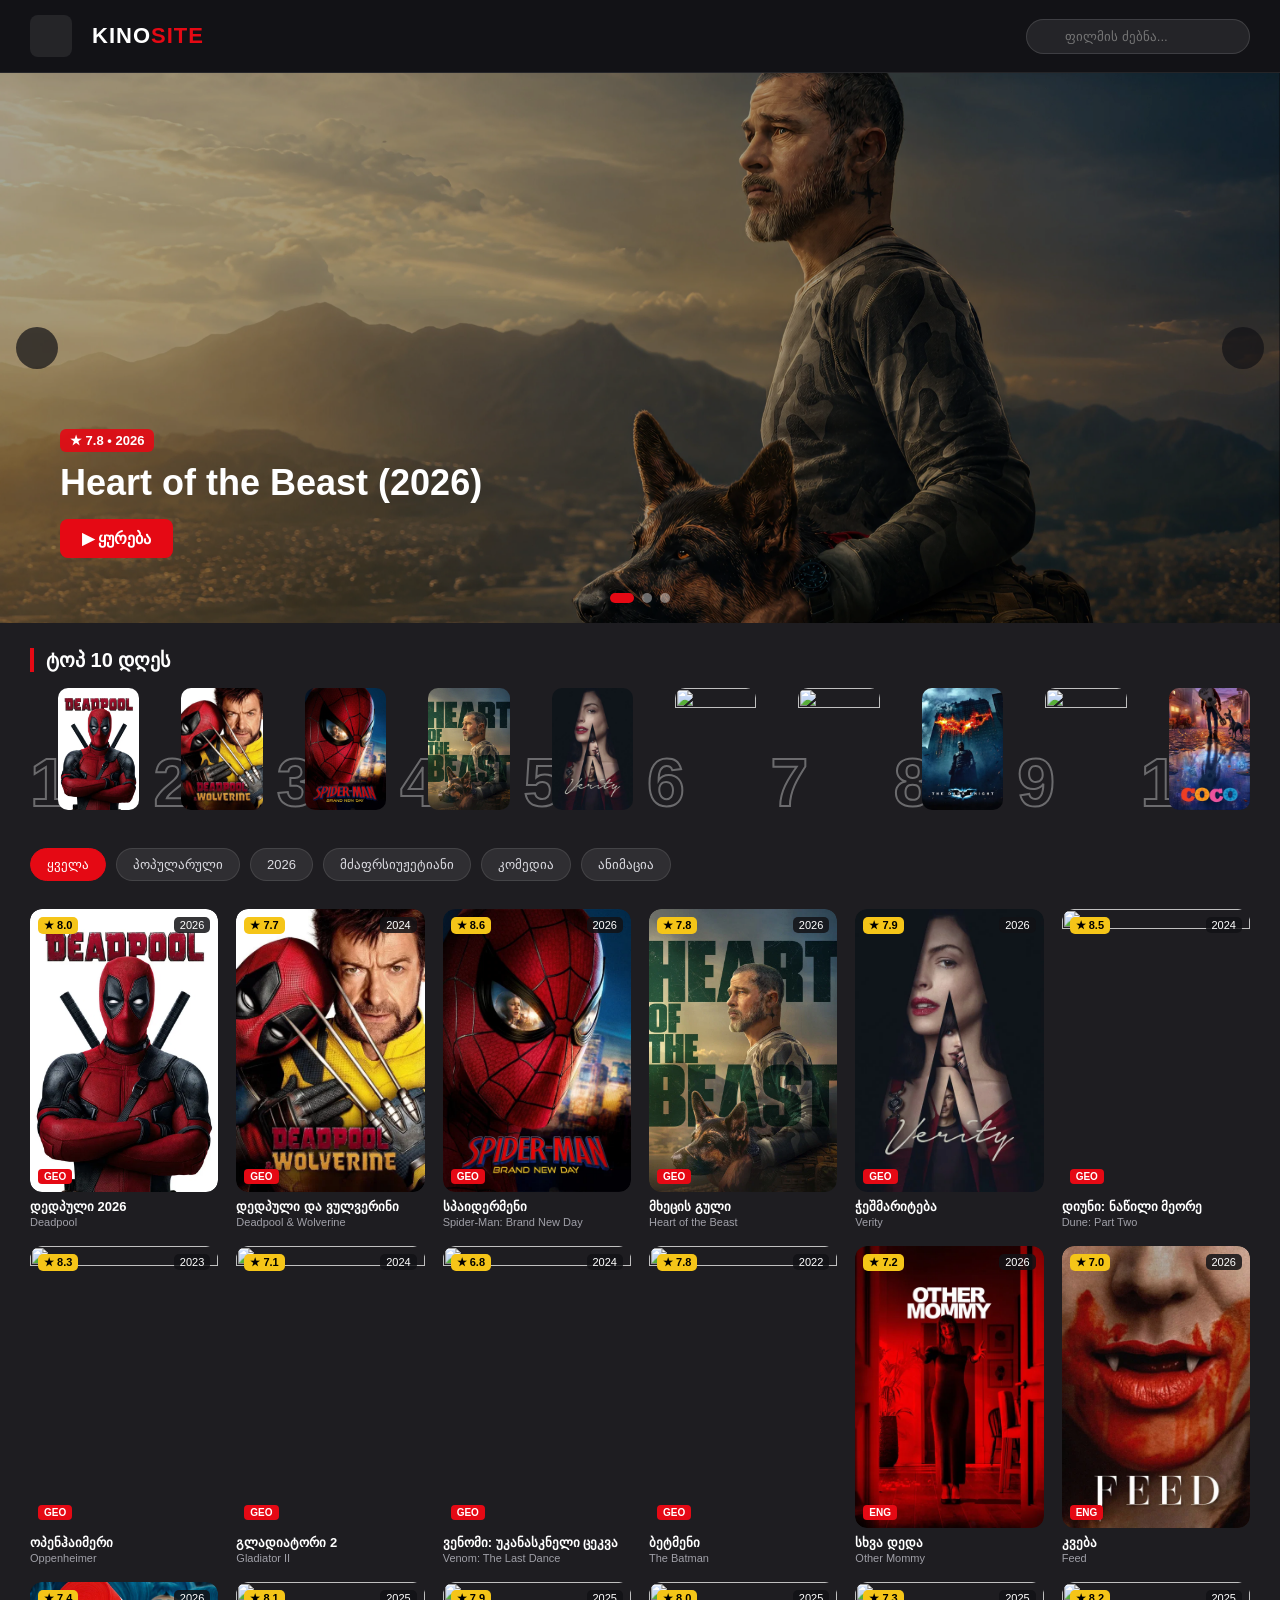
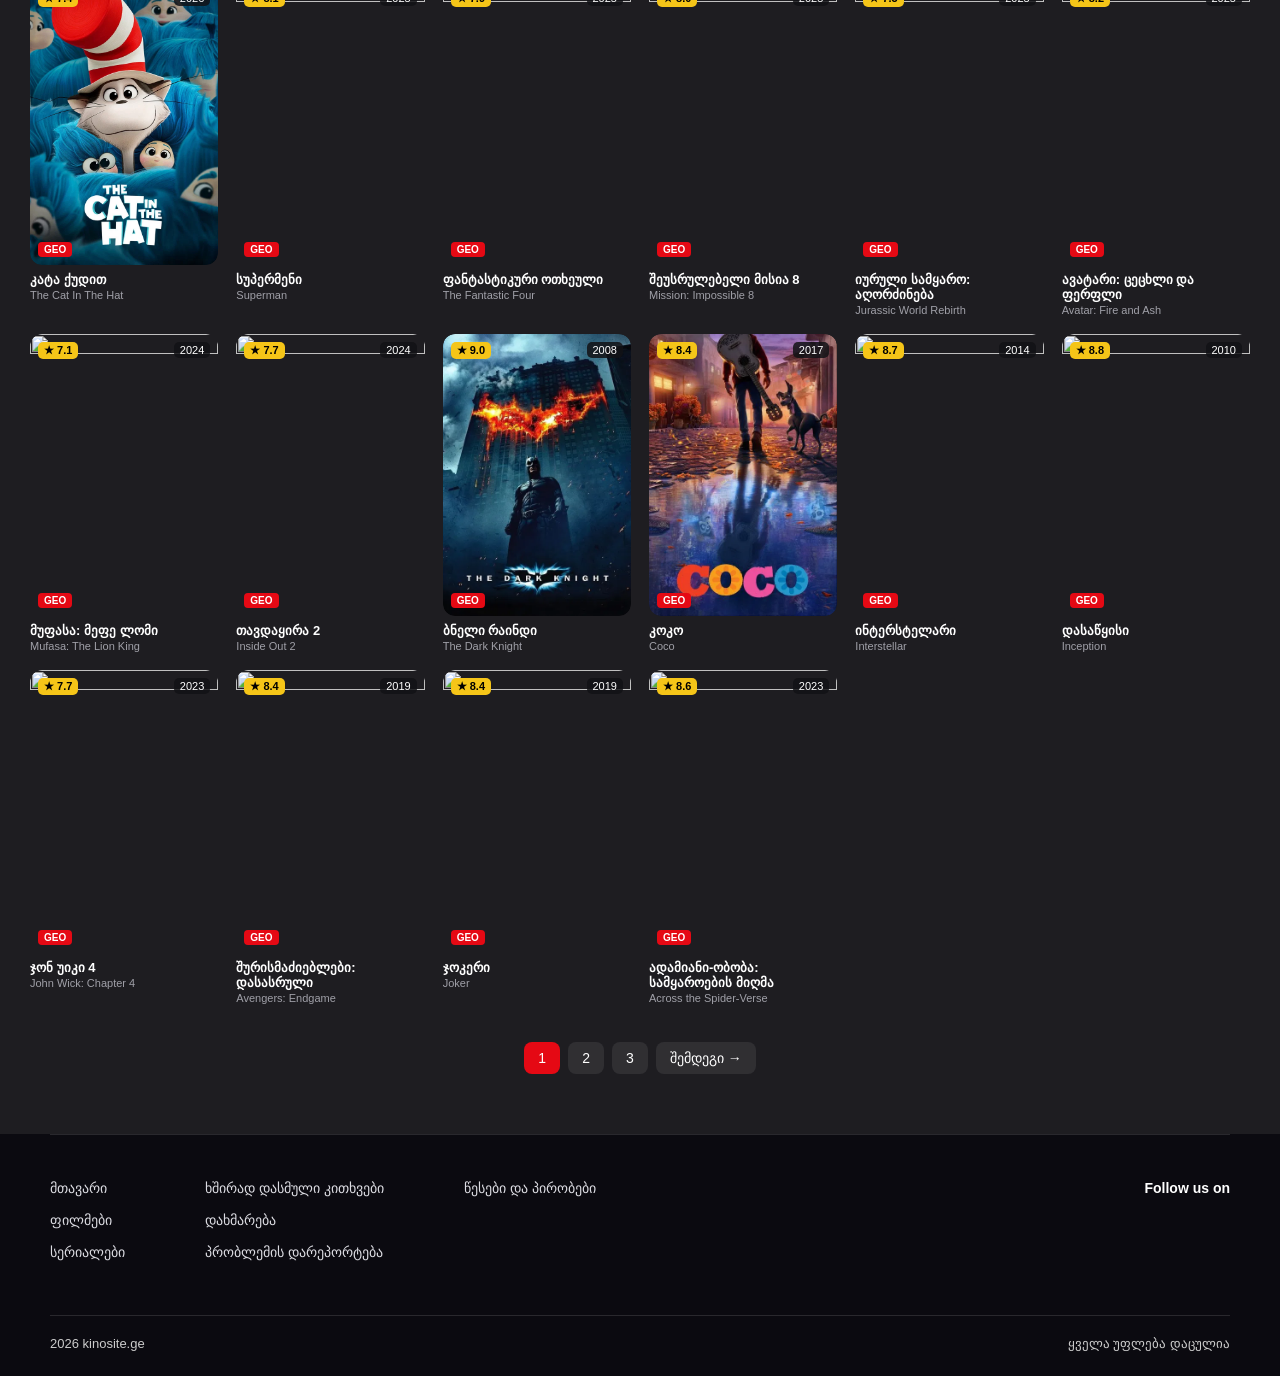
==== index.html @ 6b94823d "site files" ====
<!DOCTYPE html>
<html lang="ka">

<head>
    <meta charset="UTF-8">
    <meta name="viewport" content="width=device-width, initial-scale=1.0">
    <title>KINOSITE-ფილმები და სერიალები ქართულად</title>
    <link rel="shortcut icon" href="/image_2026-11-12_034039903-removebg-preview.png" type="image/x-icon">
    <link rel="stylesheet" href="https://cdnjs.cloudflare.com/ajax/libs/font-awesome/7.3.1/css/all.css"
        integrity="sha512-x9WwyMYBnlXMNQ6kQ/Lyzu1NqIhLQKL5Oq6xByfXuRj7s9CskyCbLv/1IjqzJmXwFXWr0ov6jBV7Qbc0hh9nHg=="
        crossorigin="anonymous" referrerpolicy="no-referrer">
    <link rel="stylesheet" href="style.css">
</head>

<body id="top">
    <header class="navbar">
        <div class="nav-left">
            <input type="checkbox" id="menu-toggle" class="toggle-checkbox">

            <label for="menu-toggle" class="menu-btn">
                <i class="fa-solid fa-bars"></i>
            </label>

            <a href="index.html" class="logo">KINO<span>SITE</span></a>
            <nav class="dropdown-sidebar">
                <ul>
                    <li><a href="#"><i class="fa-solid fa-tv"></i> სერიალები</a></li>
                    <li><a href="/kinoebi.html"><i class="fa-solid fa-film"></i> ფილმები</a></li>
                    <li><a href="#"><i class="fa-solid fa-dragon"></i> ანიმეები</a></li>
                    <li><a href="#"><i class="fa-solid fa-wand-magic-sparkles"></i> ანიმაციები</a></li>

                    <li class="genre-item">
                        <input type="checkbox" id="genre-toggle" class="toggle-checkbox">
                        <label for="genre-toggle" class="genre-label">
                            <span><i class="fa-solid fa-layer-group"></i> ჟანრი</span>
                            <i class="fa-solid fa-chevron-down arrow"></i>
                        </label>

                        <ul class="genre-submenu">
                            <li><a href="#">მძაფრსიუჟეტიანი</a></li>
                            <li><a href="#">სათავგადასავლო</a></li>
                            <li><a href="#">ფანტასტიკა</a></li>
                            <li><a href="#">ფენტეზი</a></li>
                            <li><a href="#">კომედია</a></li>
                            <li><a href="#">დრამა</a></li>
                            <li><a href="#">თრილერი</a></li>
                            <li><a href="#">საშინელებათა</a></li>
                            <li><a href="#">დეტექტივი</a></li>
                            <li><a href="#">კრიმინალური</a></li>
                            <li><a href="#">მელოდრამა</a></li>
                            <li><a href="#">ისტორიული</a></li>
                            <li><a href="#">საოჯახო</a></li>
                        </ul>
                    </li>
                </ul>
            </nav>
        </div>

        <div class="nav-right">
            <div class="search-box">
                <i class="fa-solid fa-magnifying-glass"></i>
                <input type="text" id="search" placeholder="ფილმის ძებნა..." class="search-input">
            </div>
        </div>
    </header>

    <div class="slider">
        <div class="slides" id="slides">
            <div class="slide">
                <img src="/slider/hearts.webp" alt="">
                <div class="slide-text">
                    <span class="reitingi">★ 7.8 • 2026</span>
                    <h2>Heart of the Beast (2026)</h2>
                    <a href="deadpoolmovie.html" class="watch-btn">▶ ყურება</a>
                </div>
            </div>

            <div class="slide">
                <img src="/slider/spiderman.webp" alt="">
                <div class="slide-text">
                    <span class="reitingi">★ 8.6 • 2026</span>
                    <h2>Spider-Man: Brand New Day (2026)</h2>
                    <a href="deadpoolmovie.html" class="watch-btn">▶ ყურება</a>
                </div>
            </div>

            <div class="slide">
                <img src="/slider/Verity.webp" alt="">
                <div class="slide-text">
                    <span class="reitingi">★ 7.9 • 2026</span>
                    <h2>Verity (2026)</h2>
                    <a href="deadpoolmovie.html" class="watch-btn">▶ ყურება</a>
                </div>
            </div>
        </div>

        <button type="button" class="isari ukan" id="prevSlide"><i class="fa-solid fa-chevron-left"></i></button>
        <button type="button" class="isari win" id="nextSlide"><i class="fa-solid fa-chevron-right"></i></button>

        <div class="wertilebi" id="sliderDots">
            <span class="wertili active" data-index="0"></span>
            <span class="wertili" data-index="1"></span>
            <span class="wertili" data-index="2"></span>
        </div>
    </div>

    <div class="container">
        <div class="top-ateuli">
            <div class="satauri">
                <h2>ტოპ 10 დღეს</h2>
            </div>
            <div class="ateulis-xazi">
                <a href="deadpoolmovie.html" class="top-kino">
                    <span class="cifri">1</span>
                    <img src="/deadpool/moviepage/3E53WEZJqP6aM84D8CckXx4pIHw.webp" alt="">
                </a>
                <a href="deadpoolmovie.html" class="top-kino">
                    <span class="cifri">2</span>
                    <img src="/movies/Deadpool & Wolverine.webp" alt="">
                </a>
                <a href="deadpoolmovie.html" class="top-kino">
                    <span class="cifri">3</span>
                    <img src="/movies/spiderman.webp" alt="">
                </a>
                <a href="deadpoolmovie.html" class="top-kino">
                    <span class="cifri">4</span>
                    <img src="/movies/Heart of the Beast .webp" alt="">
                </a>
                <a href="deadpoolmovie.html" class="top-kino">
                    <span class="cifri">5</span>
                    <img src="/movies/verity.webp" alt="">
                </a>
                <a href="deadpoolmovie.html" class="top-kino">
                    <span class="cifri">6</span>
                    <img src="/movies/dune2.webp" alt="">
                </a>
                <a href="deadpoolmovie.html" class="top-kino">
                    <span class="cifri">7</span>
                    <img src="/movies/oppenheimer.webp" alt="">
                </a>
                <a href="deadpoolmovie.html" class="top-kino">
                    <span class="cifri">8</span>
                    <img src="/movies/the dark knight.webp" alt="">
                </a>
                <a href="deadpoolmovie.html" class="top-kino">
                    <span class="cifri">9</span>
                    <img src="/movies/interstellar.webp" alt="">
                </a>
                <a href="deadpoolmovie.html" class="top-kino">
                    <span class="cifri">10</span>
                    <img src="/movies/coco.webp" alt="">
                </a>
            </div>
        </div>

        <div class="filtrebi" id="filterBar">
            <button type="button" class="filtri-btn active" data-filter="all">ყველა</button>
            <button type="button" class="filtri-btn" data-filter="popular">პოპულარული</button>
            <button type="button" class="filtri-btn" data-filter="2026">2026</button>
            <button type="button" class="filtri-btn" data-filter="action">მძაფრსიუჟეტიანი</button>
            <button type="button" class="filtri-btn" data-filter="comedy">კომედია</button>
            <button type="button" class="filtri-btn" data-filter="animation">ანიმაცია</button>
        </div>

        <div class="card" id="movieGrid">
            <div class="kino" data-category="popular 2026 action comedy">
                <div class="img">
                    <span class="qula">★ 8.0</span>
                    <span class="weli">2026</span>
                    <span class="ena">GEO</span>
                    <a href="deadpoolmovie.html">
                        <img src="/deadpool/moviepage/3E53WEZJqP6aM84D8CckXx4pIHw.webp" alt="">
                        <div class="chartva"><i class="fa-solid fa-play"></i></div>
                    </a>
                </div>
                <div class="title">
                    <p>დედპული 2026</p>
                    <p>Deadpool</p>
                </div>
            </div>

            <div class="kino" data-category="popular action comedy">
                <div class="img">
                    <span class="qula">★ 7.7</span>
                    <span class="weli">2024</span>
                    <span class="ena">GEO</span>
                    <a href="deadpoolmovie.html">
                        <img src="/movies/Deadpool & Wolverine.webp" alt="">
                        <div class="chartva"><i class="fa-solid fa-play"></i></div>
                    </a>
                </div>
                <div class="title">
                    <p>დედპული და ვულვერინი</p>
                    <p>Deadpool & Wolverine</p>
                </div>
            </div>

            <div class="kino" data-category="popular 2026 action">
                <div class="img">
                    <span class="qula">★ 8.6</span>
                    <span class="weli">2026</span>
                    <span class="ena">GEO</span>
                    <a href="deadpoolmovie.html">
                        <img src="/movies/spiderman.webp" alt="">
                        <div class="chartva"><i class="fa-solid fa-play"></i></div>
                    </a>
                </div>
                <div class="title">
                    <p>სპაიდერმენი</p>
                    <p>Spider-Man: Brand New Day</p>
                </div>
            </div>

            <div class="kino" data-category="2026 action">
                <div class="img">
                    <span class="qula">★ 7.8</span>
                    <span class="weli">2026</span>
                    <span class="ena">GEO</span>
                    <a href="deadpoolmovie.html">
                        <img src="/movies/Heart of the Beast .webp" alt="">
                        <div class="chartva"><i class="fa-solid fa-play"></i></div>
                    </a>
                </div>
                <div class="title">
                    <p>მხეცის გული</p>
                    <p>Heart of the Beast</p>
                </div>
            </div>

            <div class="kino" data-category="popular 2026">
                <div class="img">
                    <span class="qula">★ 7.9</span>
                    <span class="weli">2026</span>
                    <span class="ena">GEO</span>
                    <a href="deadpoolmovie.html">
                        <img src="/movies/verity.webp" alt="">
                        <div class="chartva"><i class="fa-solid fa-play"></i></div>
                    </a>
                </div>
                <div class="title">
                    <p>ჭეშმარიტება</p>
                    <p>Verity</p>
                </div>
            </div>

            <div class="kino" data-category="popular action">
                <div class="img">
                    <span class="qula">★ 8.5</span>
                    <span class="weli">2024</span>
                    <span class="ena">GEO</span>
                    <a href="deadpoolmovie.html">
                        <img src="/movies/dune2.webp" alt="">
                        <div class="chartva"><i class="fa-solid fa-play"></i></div>
                    </a>
                </div>
                <div class="title">
                    <p>დიუნი: ნაწილი მეორე</p>
                    <p>Dune: Part Two</p>
                </div>
            </div>

            <div class="kino" data-category="popular">
                <div class="img">
                    <span class="qula">★ 8.3</span>
                    <span class="weli">2023</span>
                    <span class="ena">GEO</span>
                    <a href="deadpoolmovie.html">
                        <img src="/movies/oppenheimer.webp" alt="">
                        <div class="chartva"><i class="fa-solid fa-play"></i></div>
                    </a>
                </div>
                <div class="title">
                    <p>ოპენჰაიმერი</p>
                    <p>Oppenheimer</p>
                </div>
            </div>

            <div class="kino" data-category="action">
                <div class="img">
                    <span class="qula">★ 7.1</span>
                    <span class="weli">2024</span>
                    <span class="ena">GEO</span>
                    <a href="deadpoolmovie.html">
                        <img src="/movies/gladiator2.webp" alt="">
                        <div class="chartva"><i class="fa-solid fa-play"></i></div>
                    </a>
                </div>
                <div class="title">
                    <p>გლადიატორი 2</p>
                    <p>Gladiator II</p>
                </div>
            </div>

            <div class="kino" data-category="action comedy">
                <div class="img">
                    <span class="qula">★ 6.8</span>
                    <span class="weli">2024</span>
                    <span class="ena">GEO</span>
                    <a href="deadpoolmovie.html">
                        <img src="/movies/venom3.webp" alt="">
                        <div class="chartva"><i class="fa-solid fa-play"></i></div>
                    </a>
                </div>
                <div class="title">
                    <p>ვენომი: უკანასკნელი ცეკვა</p>
                    <p>Venom: The Last Dance</p>
                </div>
            </div>

            <div class="kino" data-category="popular action">
                <div class="img">
                    <span class="qula">★ 7.8</span>
                    <span class="weli">2022</span>
                    <span class="ena">GEO</span>
                    <a href="deadpoolmovie.html">
                        <img src="/movies/batman.webp" alt="">
                        <div class="chartva"><i class="fa-solid fa-play"></i></div>
                    </a>
                </div>
                <div class="title">
                    <p>ბეტმენი</p>
                    <p>The Batman</p>
                </div>
            </div>

            <div class="kino" data-category="2026">
                <div class="img">
                    <span class="qula">★ 7.2</span>
                    <span class="weli">2026</span>
                    <span class="ena">ENG</span>
                    <a href="deadpoolmovie.html">
                        <img src="/movies/other mommy.webp" alt="">
                        <div class="chartva"><i class="fa-solid fa-play"></i></div>
                    </a>
                </div>
                <div class="title">
                    <p>სხვა დედა</p>
                    <p>Other Mommy</p>
                </div>
            </div>

            <div class="kino" data-category="2026">
                <div class="img">
                    <span class="qula">★ 7.0</span>
                    <span class="weli">2026</span>
                    <span class="ena">ENG</span>
                    <a href="deadpoolmovie.html">
                        <img src="/movies/Feed.webp" alt="">
                        <div class="chartva"><i class="fa-solid fa-play"></i></div>
                    </a>
                </div>
                <div class="title">
                    <p>კვება</p>
                    <p>Feed</p>
                </div>
            </div>

            <div class="kino" data-category="2026 comedy animation">
                <div class="img">
                    <span class="qula">★ 7.4</span>
                    <span class="weli">2026</span>
                    <span class="ena">GEO</span>
                    <a href="deadpoolmovie.html">
                        <img src="/movies/the cat in the hat.webp" alt="">
                        <div class="chartva"><i class="fa-solid fa-play"></i></div>
                    </a>
                </div>
                <div class="title">
                    <p>კატა ქუდით</p>
                    <p>The Cat In The Hat</p>
                </div>
            </div>

            <div class="kino" data-category="popular action">
                <div class="img">
                    <span class="qula">★ 8.1</span>
                    <span class="weli">2025</span>
                    <span class="ena">GEO</span>
                    <a href="deadpoolmovie.html">
                        <img src="/movies/superman.webp" alt="">
                        <div class="chartva"><i class="fa-solid fa-play"></i></div>
                    </a>
                </div>
                <div class="title">
                    <p>სუპერმენი</p>
                    <p>Superman</p>
                </div>
            </div>

            <div class="kino" data-category="popular action">
                <div class="img">
                    <span class="qula">★ 7.9</span>
                    <span class="weli">2025</span>
                    <span class="ena">GEO</span>
                    <a href="deadpoolmovie.html">
                        <img src="/movies/fantastic4.webp" alt="">
                        <div class="chartva"><i class="fa-solid fa-play"></i></div>
                    </a>
                </div>
                <div class="title">
                    <p>ფანტასტიკური ოთხეული</p>
                    <p>The Fantastic Four</p>
                </div>
            </div>

            <div class="kino" data-category="action">
                <div class="img">
                    <span class="qula">★ 8.0</span>
                    <span class="weli">2025</span>
                    <span class="ena">GEO</span>
                    <a href="deadpoolmovie.html">
                        <img src="/movies/mission8.webp" alt="">
                        <div class="chartva"><i class="fa-solid fa-play"></i></div>
                    </a>
                </div>
                <div class="title">
                    <p>შეუსრულებელი მისია 8</p>
                    <p>Mission: Impossible 8</p>
                </div>
            </div>

            <div class="kino" data-category="action">
                <div class="img">
                    <span class="qula">★ 7.3</span>
                    <span class="weli">2025</span>
                    <span class="ena">GEO</span>
                    <a href="deadpoolmovie.html">
                        <img src="/movies/jurassic.webp" alt="">
                        <div class="chartva"><i class="fa-solid fa-play"></i></div>
                    </a>
                </div>
                <div class="title">
                    <p>იურული სამყარო: აღორძინება</p>
                    <p>Jurassic World Rebirth</p>
                </div>
            </div>

            <div class="kino" data-category="popular action">
                <div class="img">
                    <span class="qula">★ 8.2</span>
                    <span class="weli">2025</span>
                    <span class="ena">GEO</span>
                    <a href="deadpoolmovie.html">
                        <img src="/movies/avatar3.webp" alt="">
                        <div class="chartva"><i class="fa-solid fa-play"></i></div>
                    </a>
                </div>
                <div class="title">
                    <p>ავატარი: ცეცხლი და ფერფლი</p>
                    <p>Avatar: Fire and Ash</p>
                </div>
            </div>

            <div class="kino" data-category="animation">
                <div class="img">
                    <span class="qula">★ 7.1</span>
                    <span class="weli">2024</span>
                    <span class="ena">GEO</span>
                    <a href="deadpoolmovie.html">
                        <img src="/movies/mufasa.webp" alt="">
                        <div class="chartva"><i class="fa-solid fa-play"></i></div>
                    </a>
                </div>
                <div class="title">
                    <p>მუფასა: მეფე ლომი</p>
                    <p>Mufasa: The Lion King</p>
                </div>
            </div>

            <div class="kino" data-category="popular comedy animation">
                <div class="img">
                    <span class="qula">★ 7.7</span>
                    <span class="weli">2024</span>
                    <span class="ena">GEO</span>
                    <a href="deadpoolmovie.html">
                        <img src="/movies/insideout2.webp" alt="">
                        <div class="chartva"><i class="fa-solid fa-play"></i></div>
                    </a>
                </div>
                <div class="title">
                    <p>თავდაყირა 2</p>
                    <p>Inside Out 2</p>
                </div>
            </div>

            <div class="kino" data-category="popular action">
                <div class="img">
                    <span class="qula">★ 9.0</span>
                    <span class="weli">2008</span>
                    <span class="ena">GEO</span>
                    <a href="deadpoolmovie.html">
                        <img src="/movies/the dark knight.webp" alt="">
                        <div class="chartva"><i class="fa-solid fa-play"></i></div>
                    </a>
                </div>
                <div class="title">
                    <p>ბნელი რაინდი</p>
                    <p>The Dark Knight</p>
                </div>
            </div>

            <div class="kino" data-category="popular comedy animation">
                <div class="img">
                    <span class="qula">★ 8.4</span>
                    <span class="weli">2017</span>
                    <span class="ena">GEO</span>
                    <a href="deadpoolmovie.html">
                        <img src="/movies/coco.webp" alt="">
                        <div class="chartva"><i class="fa-solid fa-play"></i></div>
                    </a>
                </div>
                <div class="title">
                    <p>კოკო</p>
                    <p>Coco</p>
                </div>
            </div>

            <div class="kino" data-category="popular">
                <div class="img">
                    <span class="qula">★ 8.7</span>
                    <span class="weli">2014</span>
                    <span class="ena">GEO</span>
                    <a href="deadpoolmovie.html">
                        <img src="/movies/interstellar.webp" alt="">
                        <div class="chartva"><i class="fa-solid fa-play"></i></div>
                    </a>
                </div>
                <div class="title">
                    <p>ინტერსტელარი</p>
                    <p>Interstellar</p>
                </div>
            </div>

            <div class="kino" data-category="popular action">
                <div class="img">
                    <span class="qula">★ 8.8</span>
                    <span class="weli">2010</span>
                    <span class="ena">GEO</span>
                    <a href="deadpoolmovie.html">
                        <img src="/movies/inception.webp" alt="">
                        <div class="chartva"><i class="fa-solid fa-play"></i></div>
                    </a>
                </div>
                <div class="title">
                    <p>დასაწყისი</p>
                    <p>Inception</p>
                </div>
            </div>

            <div class="kino" data-category="action">
                <div class="img">
                    <span class="qula">★ 7.7</span>
                    <span class="weli">2023</span>
                    <span class="ena">GEO</span>
                    <a href="deadpoolmovie.html">
                        <img src="/movies/johnwick4.webp" alt="">
                        <div class="chartva"><i class="fa-solid fa-play"></i></div>
                    </a>
                </div>
                <div class="title">
                    <p>ჯონ უიკი 4</p>
                    <p>John Wick: Chapter 4</p>
                </div>
            </div>

            <div class="kino" data-category="popular action">
                <div class="img">
                    <span class="qula">★ 8.4</span>
                    <span class="weli">2019</span>
                    <span class="ena">GEO</span>
                    <a href="deadpoolmovie.html">
                        <img src="/movies/avengers.webp" alt="">
                        <div class="chartva"><i class="fa-solid fa-play"></i></div>
                    </a>
                </div>
                <div class="title">
                    <p>შურისმაძიებლები: დასასრული</p>
                    <p>Avengers: Endgame</p>
                </div>
            </div>

            <div class="kino" data-category="popular">
                <div class="img">
                    <span class="qula">★ 8.4</span>
                    <span class="weli">2019</span>
                    <span class="ena">GEO</span>
                    <a href="deadpoolmovie.html">
                        <img src="/movies/joker.webp" alt="">
                        <div class="chartva"><i class="fa-solid fa-play"></i></div>
                    </a>
                </div>
                <div class="title">
                    <p>ჯოკერი</p>
                    <p>Joker</p>
                </div>
            </div>

            <div class="kino" data-category="popular action animation">
                <div class="img">
                    <span class="qula">★ 8.6</span>
                    <span class="weli">2023</span>
                    <span class="ena">GEO</span>
                    <a href="deadpoolmovie.html">
                        <img src="/movies/spiderverse.webp" alt="">
                        <div class="chartva"><i class="fa-solid fa-play"></i></div>
                    </a>
                </div>
                <div class="title">
                    <p>ადამიანი-ობობა: სამყაროების მიღმა</p>
                    <p>Across the Spider-Verse</p>
                </div>
            </div>
        </div>

        <p class="ver-moidzebna" id="noResults">ფილმი ვერ მოიძებნა</p>

        <div class="gverdebi">
            <a href="index.html" class="gverdi-btn active">1</a>
            <a href="/kinoebi.html" class="gverdi-btn">2</a>
            <a href="/kinoebi.html" class="gverdi-btn">3</a>
            <a href="/kinoebi.html" class="gverdi-btn">შემდეგი →</a>
        </div>
    </div>

    <a href="#top" class="magla-asvla" id="backToTop">
        <i class="fa-solid fa-arrow-up"></i>
    </a>

    <footer class="footer">
        <div class="footer-top">
            <div class="footer-links">
                <ul>
                    <li><a href="#top">მთავარი</a></li>
                    <li><a href="/kinoebi.html">ფილმები</a></li>
                    <li><a href="#">სერიალები</a></li>
                </ul>

                <ul>
                    <li><a href="#">ხშირად დასმული კითხვები</a></li>
                    <li><a href="#">დახმარება</a></li>
                    <li><a href="#">პრობლემის დარეპორტება</a></li>
                </ul>

                <ul>
                    <li><a href="#">წესები და პირობები</a></li>
                </ul>
            </div>

            <div class="footer-social">
                <h4>Follow us on</h4>
                <div class="social-icons">
                    <a href="https://www.tiktok.com/@_ses1ta_?lang=en"><i class="fa-brands fa-facebook"></i></a>
                    <a href="https://www.facebook.com/nika.sesitashvili.2025"><i class="fa-brands fa-tiktok"></i></a>
                    <a href="https://www.instagram.com/ses1ta_105/"><i class="fa-brands fa-instagram"></i></a>
                </div>
            </div>
        </div>

        <div class="footer-bottom">
            <span>2026 kinosite.ge</span>
            <span>ყველა უფლება დაცულია</span>
        </div>
    </footer>

    <script src="script.js"></script>
</body>

</html>
---- style.css ----
* {
  margin: 0;
  padding: 0;
  box-sizing: border-box;
}

html {
  scroll-behavior: smooth;
}

body {
  width: 100%;
  background-color: #1E1D21;
  font-family: Arial, Helvetica, sans-serif;
}

.toggle-checkbox {
  display: none;
}

.navbar {
  position: sticky;
  top: 0;
  z-index: 1000;
  width: 100%;
  display: flex;
  justify-content: space-between;
  align-items: center;
  padding: 15px 30px;
  background: rgba(18, 18, 22, 0.92);
  backdrop-filter: blur(8px);
  border-bottom: 1px solid rgba(255, 255, 255, 0.08);
}

.nav-left {
  display: flex;
  align-items: center;
  gap: 20px;
  position: relative;
}

.menu-btn {
  background: rgba(255, 255, 255, 0.08);
  color: #fff;
  font-size: 20px;
  width: 42px;
  height: 42px;
  border-radius: 8px;
  cursor: pointer;
  display: flex;
  align-items: center;
  justify-content: center;
  transition: 0.25s;
  user-select: none;
  flex-shrink: 0;
}

.menu-btn:hover {
  background: #e50914;
}

.logo {
  color: #fff;
  font-size: 22px;
  font-weight: bold;
  text-decoration: none;
  letter-spacing: 1px;
}

.logo span {
  color: #e50914;
}

.dropdown-sidebar {
  position: absolute;
  top: 58px;
  left: 0;
  width: 250px;
  max-height: 80vh;
  overflow-y: auto;
  background: #18181f;
  border: 1px solid rgba(255, 255, 255, 0.1);
  border-radius: 10px;
  padding: 8px 0;
  box-shadow: 0 15px 35px rgba(0, 0, 0, 0.65);
  opacity: 0;
  visibility: hidden;
  transform: translateY(-10px);
  transition: all 0.25s ease;
}

#menu-toggle:checked ~ .dropdown-sidebar {
  opacity: 1;
  visibility: visible;
  transform: translateY(0);
}

#menu-toggle:checked + .menu-btn {
  background: #e50914;
}

.dropdown-sidebar::-webkit-scrollbar {
  width: 5px;
}

.dropdown-sidebar::-webkit-scrollbar-thumb {
  background: #e50914;
  border-radius: 5px;
}

.dropdown-sidebar ul {
  list-style: none;
  margin: 0;
  padding: 0;
}

.dropdown-sidebar ul li a,
.genre-label {
  display: flex;
  align-items: center;
  justify-content: space-between;
  padding: 12px 20px;
  color: #e0e0e0;
  text-decoration: none;
  font-size: 15px;
  cursor: pointer;
  transition: 0.2s;
  user-select: none;
}

.dropdown-sidebar ul li a {
  justify-content: flex-start;
  gap: 12px;
}

.genre-label span {
  display: flex;
  align-items: center;
  gap: 12px;
}

.dropdown-sidebar ul li a i:first-child,
.genre-label span i {
  width: 18px;
  text-align: center;
  color: #e50914;
}

.dropdown-sidebar ul li a:hover,
.genre-label:hover {
  background: rgba(255, 255, 255, 0.07);
  color: #fff;
  padding-left: 25px;
}

.arrow {
  font-size: 12px;
  transition: transform 0.25s ease;
}

.genre-submenu {
  display: none;
  background: #121217;
  padding: 5px 0;
  border-top: 1px solid rgba(255, 255, 255, 0.05);
}

#genre-toggle:checked ~ .genre-submenu {
  display: block;
}

#genre-toggle:checked + .genre-label .arrow {
  transform: rotate(180deg);
}

.genre-submenu li a {
  padding: 9px 20px 9px 48px;
  font-size: 14px;
  color: #b0b0b0;
}

.genre-submenu li a:hover {
  color: #e50914;
  padding-left: 52px;
}

.search-box {
  position: relative;
  display: flex;
  align-items: center;
}

.search-box i {
  position: absolute;
  left: 14px;
  color: #888;
  font-size: 14px;
  pointer-events: none;
}

.search-input {
  background: rgba(255, 255, 255, 0.08);
  border: 1px solid rgba(255, 255, 255, 0.12);
  padding: 9px 15px 9px 38px;
  border-radius: 20px;
  color: #fff;
  outline: none;
  transition: 0.25s;
}

.search-input:focus {
  border-color: #e50914;
}

.slider {
  position: relative;
  width: 100%;
  height: 550px;
  overflow: hidden;
}

.slides {
  display: flex;
  width: 300%;
  height: 100%;
  transition: transform 0.5s ease;
}

.slide {
  width: 100%;
  height: 100%;
  position: relative;
}

.slide img {
  width: 100%;
  height: 100%;
  object-fit: cover;
  filter: brightness(65%);
}

.slide-text {
  position: absolute;
  bottom: 65px;
  left: 60px;
  color: #fff;
}

.reitingi {
  display: inline-block;
  background: rgba(229, 9, 20, 0.9);
  color: #fff;
  font-size: 13px;
  font-weight: bold;
  padding: 4px 10px;
  border-radius: 6px;
  margin-bottom: 10px;
}

.slide-text h2 {
  font-size: 36px;
  margin-bottom: 15px;
}

.watch-btn {
  display: inline-block;
  background: #e50914;
  color: #fff;
  text-decoration: none;
  padding: 10px 22px;
  border-radius: 8px;
  font-weight: bold;
}

.isari {
  position: absolute;
  top: 50%;
  transform: translateY(-50%);
  width: 42px;
  height: 42px;
  border-radius: 50%;
  border: none;
  background: rgba(18, 18, 22, 0.7);
  color: #fff;
  font-size: 16px;
  cursor: pointer;
  z-index: 10;
  transition: 0.2s;
}

.isari:hover {
  background: #e50914;
}

.isari.ukan {
  left: 16px;
}

.isari.win {
  right: 16px;
}

.wertilebi {
  position: absolute;
  bottom: 20px;
  left: 50%;
  transform: translateX(-50%);
  display: flex;
  gap: 8px;
  z-index: 10;
}

.wertili {
  width: 10px;
  height: 10px;
  border-radius: 50%;
  background: rgba(255, 255, 255, 0.4);
  cursor: pointer;
  transition: 0.25s;
}

.wertili.active {
  width: 24px;
  border-radius: 6px;
  background: #e50914;
}

.container {
  width: 100%;
  max-width: none;
  display: flex;
  flex-direction: column;
  align-items: center;
  gap: 28px;
  margin: 25px auto 50px;
  padding: 0 30px;
}

.top-ateuli {
  width: 100%;
}

.satauri {
  width: 100%;
  display: flex;
  justify-content: space-between;
  align-items: center;
  border-left: 4px solid #e50914;
  padding-left: 12px;
  margin-bottom: 16px;
}

.satauri h2 {
  color: #fff;
  font-size: 20px;
}

.ateulis-xazi {
  display: grid;
  grid-template-columns: repeat(10, 1fr);
  gap: 14px;
  overflow: hidden;
  padding-bottom: 10px;
}

.top-kino {
  position: relative;
  width: 100%;
  display: flex;
  align-items: flex-end;
  justify-content: flex-end;
  text-decoration: none;
  padding-left: 28px;
}

.cifri {
  position: absolute;
  left: 0;
  bottom: -6px;
  font-size: 68px;
  font-weight: 900;
  line-height: 1;
  color: #1E1D21;
  -webkit-text-stroke: 2px rgba(255, 255, 255, 0.35);
  user-select: none;
  z-index: 1;
}

.top-kino img {
  position: relative;
  z-index: 2;
  width: 100%;
  aspect-ratio: 2 / 3;
  object-fit: cover;
  border-radius: 10px;
  transition: 0.3s;
}

.top-kino:hover img {
  transform: scale(1.04);
}

.filtrebi {
  width: 100%;
  display: flex;
  flex-wrap: wrap;
  gap: 10px;
}

.filtri-btn {
  background: rgba(255, 255, 255, 0.08);
  color: #dcdce2;
  border: 1px solid rgba(255, 255, 255, 0.1);
  padding: 8px 16px;
  border-radius: 20px;
  font-size: 13px;
  cursor: pointer;
  transition: 0.2s;
}

.filtri-btn:hover,
.filtri-btn.active {
  background: #e50914;
  border-color: #e50914;
  color: #fff;
}

.card {
  width: 100%;
  color: white;
  display: grid;
  grid-template-columns: repeat(auto-fill, minmax(175px, 1fr));
  gap: 18px;
}

.kino {
  width: 100%;
  display: flex;
  flex-direction: column;
}

.kino .img {
  position: relative;
  width: 100%;
  border-radius: 12px;
  overflow: hidden;
}

.kino .img img {
  width: 100%;
  aspect-ratio: 2 / 3;
  object-fit: cover;
  border-radius: 12px;
  display: block;
  transition: 0.35s;
}

.qula {
  position: absolute;
  top: 8px;
  left: 8px;
  background: #f5c518;
  color: #000;
  font-size: 11px;
  font-weight: bold;
  padding: 2px 6px;
  border-radius: 5px;
  z-index: 2;
}

.weli {
  position: absolute;
  top: 8px;
  right: 8px;
  background: rgba(18, 18, 22, 0.85);
  color: #fff;
  font-size: 11px;
  padding: 2px 6px;
  border-radius: 5px;
  z-index: 2;
}

.ena {
  position: absolute;
  bottom: 8px;
  left: 8px;
  background: #e50914;
  color: #fff;
  font-size: 10px;
  font-weight: bold;
  padding: 2px 6px;
  border-radius: 4px;
  z-index: 2;
}

.chartva {
  position: absolute;
  top: 50%;
  left: 50%;
  transform: translate(-50%, -50%) scale(0.8);
  width: 46px;
  height: 46px;
  background: #e50914;
  color: #fff;
  border-radius: 50%;
  display: flex;
  align-items: center;
  justify-content: center;
  font-size: 16px;
  opacity: 0;
  transition: 0.25s;
  z-index: 2;
}

.kino .img:hover img {
  filter: brightness(55%);
  transform: scale(1.04);
}

.kino .img:hover .chartva {
  opacity: 1;
  transform: translate(-50%, -50%) scale(1);
}

.title {
  margin-top: 7px;
}

.title p:first-child {
  font-size: 13px;
  font-weight: bold;
  color: #fff;
}

.title p:last-child {
  font-size: 11px;
  color: #a0a0a8;
  margin-top: 2px;
}

.ver-moidzebna {
  display: none;
  color: #a0a0a8;
  font-size: 16px;
  padding: 20px 0;
}

.gverdebi {
  display: flex;
  gap: 8px;
  margin-top: 10px;
}

.gverdi-btn {
  background: rgba(255, 255, 255, 0.08);
  color: #fff;
  text-decoration: none;
  padding: 8px 14px;
  border-radius: 8px;
  font-size: 14px;
  transition: 0.2s;
}

.gverdi-btn:hover,
.gverdi-btn.active {
  background: #e50914;
}

.magla-asvla {
  position: fixed;
  bottom: 25px;
  right: 25px;
  width: 44px;
  height: 44px;
  background: #e50914;
  color: #fff;
  border-radius: 50%;
  display: none;
  align-items: center;
  justify-content: center;
  text-decoration: none;
  font-size: 16px;
  box-shadow: 0 6px 20px rgba(0, 0, 0, 0.5);
  z-index: 900;
  transition: 0.25s;
}

.magla-asvla.visible {
  display: flex;
}

.magla-asvla:hover {
  transform: translateY(-3px);
}

.footer {
  width: 100%;
  background: #0b0a10;
  color: #e0e0e0;
  padding: 0 50px 25px;
  margin-top: 60px;
  font-size: 14px;
  box-sizing: border-box;
}

.footer-top {
  border-top: 1px solid rgba(255, 255, 255, 0.12);
  padding: 45px 0 55px;
  display: flex;
  flex-direction: row;
  justify-content: space-between;
  align-items: flex-start;
  width: 100%;
}

.footer-links {
  display: grid;
  grid-template-columns: repeat(3, auto);
  gap: 80px;
}

.footer-links ul {
  list-style: none;
  margin: 0;
  padding: 0;
  display: flex;
  flex-direction: column;
  gap: 16px;
  width: auto;
}

.footer-links a {
  color: #dcdce2;
  text-decoration: none;
  white-space: nowrap;
}

.footer-links a:hover {
  color: #e50914;
}

.footer-social {
  text-align: center;
}

.footer-social h4 {
  margin: 0 0 15px 0;
  font-size: 14px;
  color: #fff;
}

.social-icons {
  display: flex;
  flex-direction: row;
  justify-content: center;
  gap: 14px;
}

.social-icons a {
  color: #ccc;
  font-size: 22px;
  text-decoration: none;
}

.social-icons a:hover {
  color: #fff;
}

.footer-bottom {
  border-top: 1px solid rgba(255, 255, 255, 0.12);
  padding-top: 20px;
  display: flex;
  flex-direction: row;
  justify-content: space-between;
  width: 100%;
  color: #ccc;
  font-size: 13px;
}

@media (max-width: 1260px) {
  .ateulis-xazi {
    grid-template-columns: repeat(5, 1fr);
    gap: 14px;
  }

  .navbar {
    padding: 12px 15px;
  }

  .nav-left {
    gap: 10px;
  }

  .search-input {
    width: 145px;
    padding: 8px 12px 8px 34px;
    font-size: 13px;
  }

  .slider {
    height: 360px;
  }

  .slide-text {
    bottom: 45px;
    left: 20px;
    right: 20px;
  }

  .slide-text h2 {
    font-size: 22px;
    margin-bottom: 10px;
  }

  .footer {
    padding: 0 20px 20px;
  }

  .footer-top {
    flex-direction: column;
    gap: 30px;
  }

  .footer-links {
    grid-template-columns: 1fr;
    gap: 25px;
  }

  .footer-bottom {
    flex-direction: column;
    gap: 10px;
    text-align: center;
  }
}

@media (max-width: 768px) {
  .ateulis-xazi {
    grid-template-columns: repeat(2, 1fr);
    gap: 12px;
  }

  .container {
    padding: 0 15px;
  }

  .card {
    grid-template-columns: repeat(3, 1fr);
    gap: 10px;
  }
}
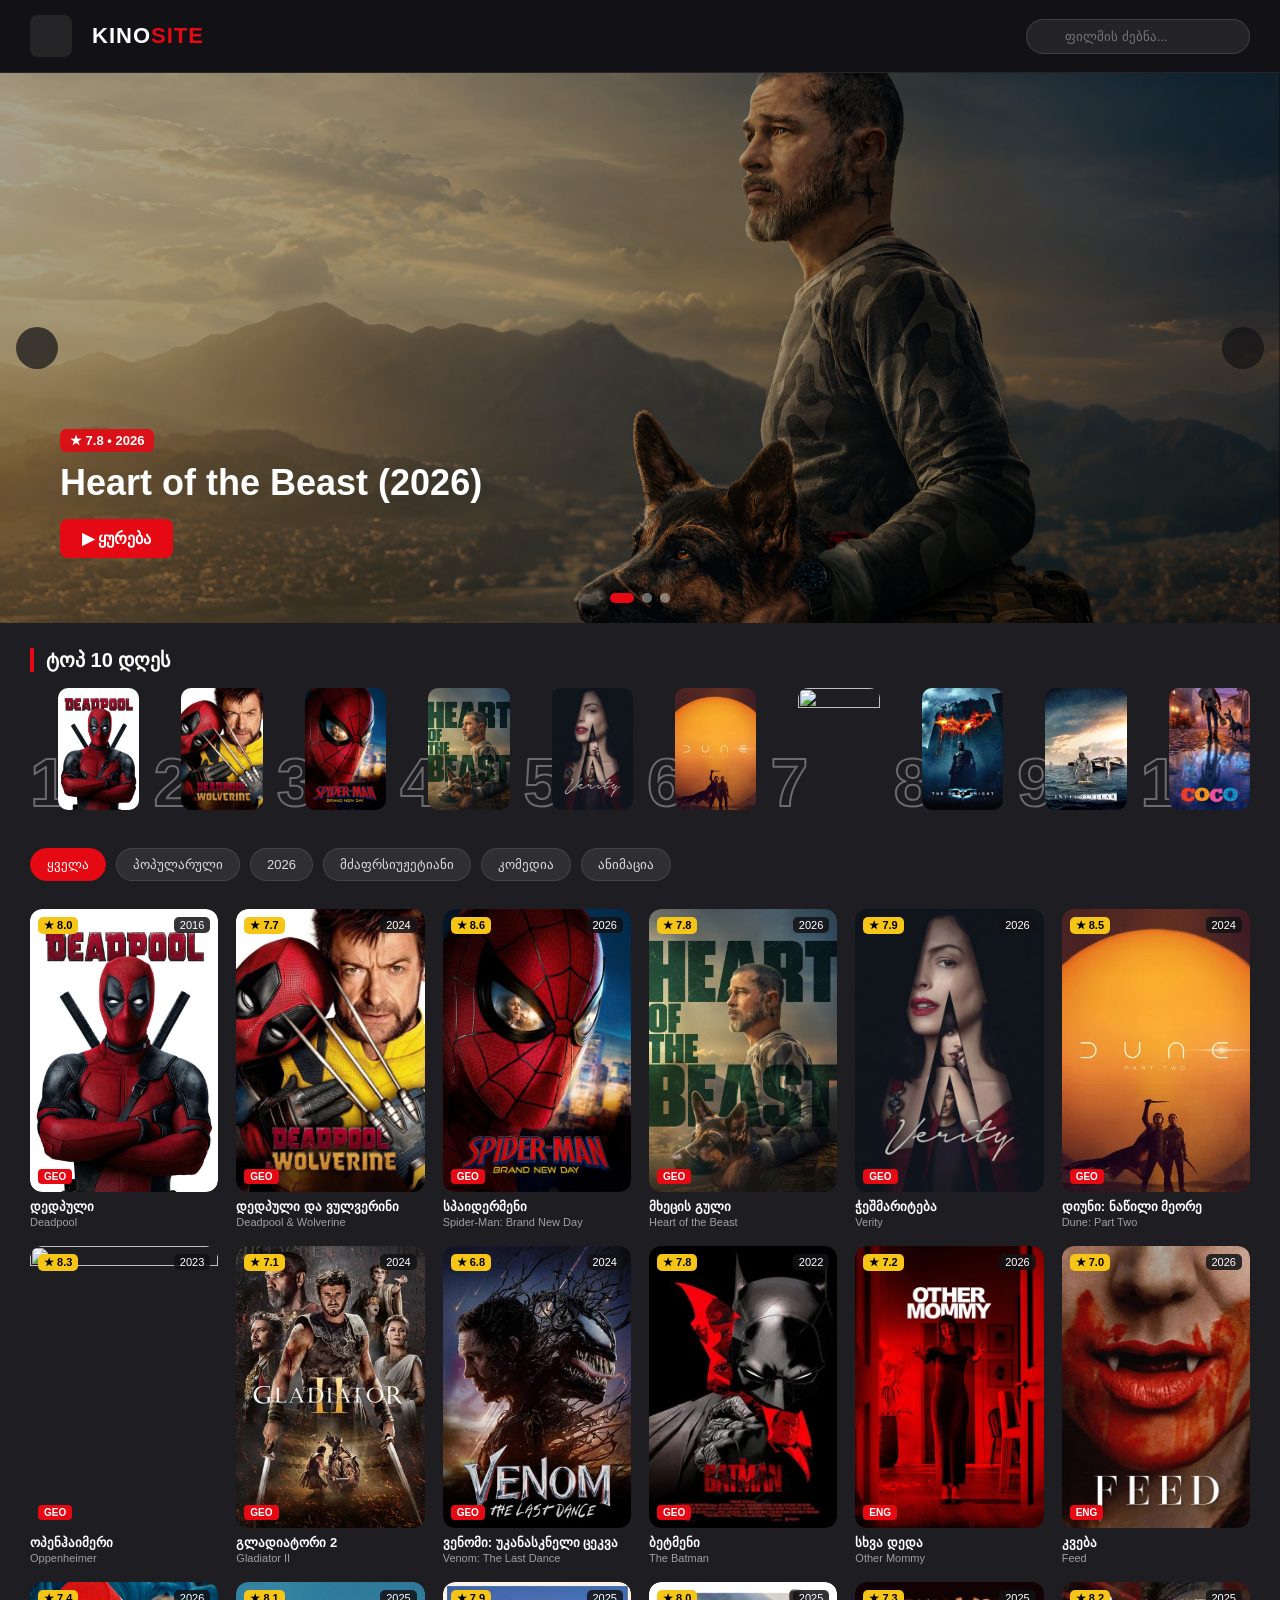
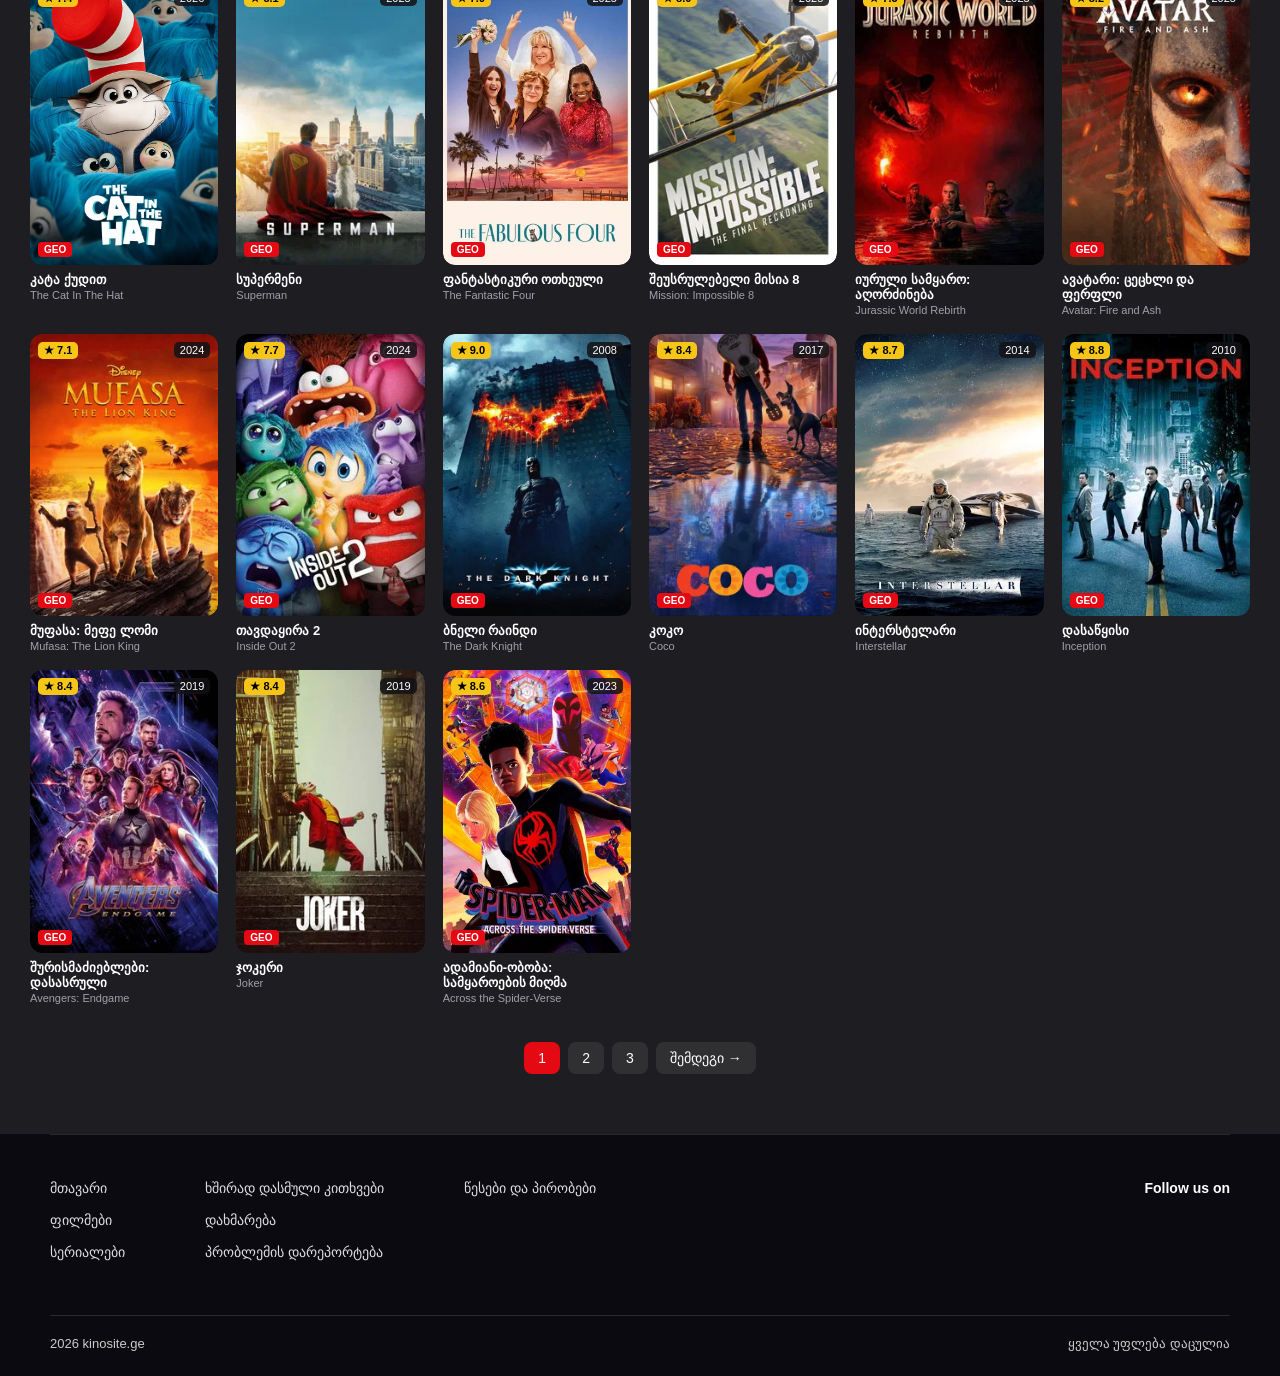
==== commit 5bca287c: "+movies" ====
--- a/index.html
+++ b/index.html
@@ -5,7 +5,7 @@
     <meta charset="UTF-8">
     <meta name="viewport" content="width=device-width, initial-scale=1.0">
     <title>KINOSITE-ფილმები და სერიალები ქართულად</title>
-    <link rel="shortcut icon" href="/image_2026-11-12_034039903-removebg-preview.png" type="image/x-icon">
+    <link rel="shortcut icon" href="image_2026-11-12_034039903-removebg-preview.png" type="image/x-icon">
     <link rel="stylesheet" href="https://cdnjs.cloudflare.com/ajax/libs/font-awesome/7.3.1/css/all.css"
         integrity="sha512-x9WwyMYBnlXMNQ6kQ/Lyzu1NqIhLQKL5Oq6xByfXuRj7s9CskyCbLv/1IjqzJmXwFXWr0ov6jBV7Qbc0hh9nHg=="
         crossorigin="anonymous" referrerpolicy="no-referrer">
@@ -25,7 +25,7 @@
             <nav class="dropdown-sidebar">
                 <ul>
                     <li><a href="#"><i class="fa-solid fa-tv"></i> სერიალები</a></li>
-                    <li><a href="/kinoebi.html"><i class="fa-solid fa-film"></i> ფილმები</a></li>
+                    <li><a href="kinoebi.html"><i class="fa-solid fa-film"></i> ფილმები</a></li>
                     <li><a href="#"><i class="fa-solid fa-dragon"></i> ანიმეები</a></li>
                     <li><a href="#"><i class="fa-solid fa-wand-magic-sparkles"></i> ანიმაციები</a></li>
 
@@ -67,7 +67,7 @@
     <div class="slider">
         <div class="slides" id="slides">
             <div class="slide">
-                <img src="/slider/hearts.webp" alt="">
+                <img src="slider/hearts.webp" alt="">
                 <div class="slide-text">
                     <span class="reitingi">★ 7.8 • 2026</span>
                     <h2>Heart of the Beast (2026)</h2>
@@ -76,7 +76,7 @@
             </div>
 
             <div class="slide">
-                <img src="/slider/spiderman.webp" alt="">
+                <img src="slider/spiderman.webp" alt="">
                 <div class="slide-text">
                     <span class="reitingi">★ 8.6 • 2026</span>
                     <h2>Spider-Man: Brand New Day (2026)</h2>
@@ -85,7 +85,7 @@
             </div>
 
             <div class="slide">
-                <img src="/slider/Verity.webp" alt="">
+                <img src="slider/Verity.webp" alt="">
                 <div class="slide-text">
                     <span class="reitingi">★ 7.9 • 2026</span>
                     <h2>Verity (2026)</h2>
@@ -112,43 +112,43 @@
             <div class="ateulis-xazi">
                 <a href="deadpoolmovie.html" class="top-kino">
                     <span class="cifri">1</span>
-                    <img src="/deadpool/moviepage/3E53WEZJqP6aM84D8CckXx4pIHw.webp" alt="">
+                    <img src="moviepage/3E53WEZJqP6aM84D8CckXx4pIHw.webp" alt="">
                 </a>
                 <a href="deadpoolmovie.html" class="top-kino">
                     <span class="cifri">2</span>
-                    <img src="/movies/Deadpool & Wolverine.webp" alt="">
+                    <img src="movies/Deadpool & Wolverine.webp" alt="">
                 </a>
                 <a href="deadpoolmovie.html" class="top-kino">
                     <span class="cifri">3</span>
-                    <img src="/movies/spiderman.webp" alt="">
+                    <img src="movies/spiderman.webp" alt="">
                 </a>
                 <a href="deadpoolmovie.html" class="top-kino">
                     <span class="cifri">4</span>
-                    <img src="/movies/Heart of the Beast .webp" alt="">
+                    <img src="movies/Heart of the Beast .webp" alt="">
                 </a>
                 <a href="deadpoolmovie.html" class="top-kino">
                     <span class="cifri">5</span>
-                    <img src="/movies/verity.webp" alt="">
+                    <img src="movies/verity.webp" alt="">
                 </a>
                 <a href="deadpoolmovie.html" class="top-kino">
                     <span class="cifri">6</span>
-                    <img src="/movies/dune2.webp" alt="">
+                    <img src="movies/Dune Part Two.webp" alt="">
                 </a>
                 <a href="deadpoolmovie.html" class="top-kino">
                     <span class="cifri">7</span>
-                    <img src="/movies/oppenheimer.webp" alt="">
+                    <img src="movies/oppenheimer.webp" alt="">
                 </a>
                 <a href="deadpoolmovie.html" class="top-kino">
                     <span class="cifri">8</span>
-                    <img src="/movies/the dark knight.webp" alt="">
+                    <img src="movies/the dark knight.webp" alt="">
                 </a>
                 <a href="deadpoolmovie.html" class="top-kino">
                     <span class="cifri">9</span>
-                    <img src="/movies/interstellar.webp" alt="">
+                    <img src="movies/interstellar.webp" alt="">
                 </a>
                 <a href="deadpoolmovie.html" class="top-kino">
                     <span class="cifri">10</span>
-                    <img src="/movies/coco.webp" alt="">
+                    <img src="movies/coco.webp" alt="">
                 </a>
             </div>
         </div>
@@ -166,15 +166,15 @@
             <div class="kino" data-category="popular 2026 action comedy">
                 <div class="img">
                     <span class="qula">★ 8.0</span>
-                    <span class="weli">2026</span>
-                    <span class="ena">GEO</span>
-                    <a href="deadpoolmovie.html">
-                        <img src="/deadpool/moviepage/3E53WEZJqP6aM84D8CckXx4pIHw.webp" alt="">
-                        <div class="chartva"><i class="fa-solid fa-play"></i></div>
-                    </a>
-                </div>
-                <div class="title">
-                    <p>დედპული 2026</p>
+                    <span class="weli">2016</span>
+                    <span class="ena">GEO</span>
+                    <a href="deadpoolmovie.html">
+                        <img src="moviepage/3E53WEZJqP6aM84D8CckXx4pIHw.webp" alt="">
+                        <div class="chartva"><i class="fa-solid fa-play"></i></div>
+                    </a>
+                </div>
+                <div class="title">
+                    <p>დედპული </p>
                     <p>Deadpool</p>
                 </div>
             </div>
@@ -185,7 +185,7 @@
                     <span class="weli">2024</span>
                     <span class="ena">GEO</span>
                     <a href="deadpoolmovie.html">
-                        <img src="/movies/Deadpool & Wolverine.webp" alt="">
+                        <img src="movies/Deadpool & Wolverine.webp" alt="">
                         <div class="chartva"><i class="fa-solid fa-play"></i></div>
                     </a>
                 </div>
@@ -201,7 +201,7 @@
                     <span class="weli">2026</span>
                     <span class="ena">GEO</span>
                     <a href="deadpoolmovie.html">
-                        <img src="/movies/spiderman.webp" alt="">
+                        <img src="movies/spiderman.webp" alt="">
                         <div class="chartva"><i class="fa-solid fa-play"></i></div>
                     </a>
                 </div>
@@ -217,7 +217,7 @@
                     <span class="weli">2026</span>
                     <span class="ena">GEO</span>
                     <a href="deadpoolmovie.html">
-                        <img src="/movies/Heart of the Beast .webp" alt="">
+                        <img src="movies/Heart of the Beast .webp" alt="">
                         <div class="chartva"><i class="fa-solid fa-play"></i></div>
                     </a>
                 </div>
@@ -233,7 +233,7 @@
                     <span class="weli">2026</span>
                     <span class="ena">GEO</span>
                     <a href="deadpoolmovie.html">
-                        <img src="/movies/verity.webp" alt="">
+                        <img src="movies/verity.webp" alt="">
                         <div class="chartva"><i class="fa-solid fa-play"></i></div>
                     </a>
                 </div>
@@ -249,7 +249,7 @@
                     <span class="weli">2024</span>
                     <span class="ena">GEO</span>
                     <a href="deadpoolmovie.html">
-                        <img src="/movies/dune2.webp" alt="">
+                        <img src="movies/Dune Part Two.webp" alt="">
                         <div class="chartva"><i class="fa-solid fa-play"></i></div>
                     </a>
                 </div>
@@ -265,7 +265,7 @@
                     <span class="weli">2023</span>
                     <span class="ena">GEO</span>
                     <a href="deadpoolmovie.html">
-                        <img src="/movies/oppenheimer.webp" alt="">
+                        <img src="movies/oppenheimer.webp" alt="">
                         <div class="chartva"><i class="fa-solid fa-play"></i></div>
                     </a>
                 </div>
@@ -281,7 +281,7 @@
                     <span class="weli">2024</span>
                     <span class="ena">GEO</span>
                     <a href="deadpoolmovie.html">
-                        <img src="/movies/gladiator2.webp" alt="">
+                        <img src="movies/gladiator2.webp" alt="">
                         <div class="chartva"><i class="fa-solid fa-play"></i></div>
                     </a>
                 </div>
@@ -297,7 +297,7 @@
                     <span class="weli">2024</span>
                     <span class="ena">GEO</span>
                     <a href="deadpoolmovie.html">
-                        <img src="/movies/venom3.webp" alt="">
+                        <img src="movies/venom3.webp" alt="">
                         <div class="chartva"><i class="fa-solid fa-play"></i></div>
                     </a>
                 </div>
@@ -313,7 +313,7 @@
                     <span class="weli">2022</span>
                     <span class="ena">GEO</span>
                     <a href="deadpoolmovie.html">
-                        <img src="/movies/batman.webp" alt="">
+                        <img src="movies/batman.webp" alt="">
                         <div class="chartva"><i class="fa-solid fa-play"></i></div>
                     </a>
                 </div>
@@ -329,7 +329,7 @@
                     <span class="weli">2026</span>
                     <span class="ena">ENG</span>
                     <a href="deadpoolmovie.html">
-                        <img src="/movies/other mommy.webp" alt="">
+                        <img src="movies/other mommy.webp" alt="">
                         <div class="chartva"><i class="fa-solid fa-play"></i></div>
                     </a>
                 </div>
@@ -345,7 +345,7 @@
                     <span class="weli">2026</span>
                     <span class="ena">ENG</span>
                     <a href="deadpoolmovie.html">
-                        <img src="/movies/Feed.webp" alt="">
+                        <img src="movies/Feed.webp" alt="">
                         <div class="chartva"><i class="fa-solid fa-play"></i></div>
                     </a>
                 </div>
@@ -361,7 +361,7 @@
                     <span class="weli">2026</span>
                     <span class="ena">GEO</span>
                     <a href="deadpoolmovie.html">
-                        <img src="/movies/the cat in the hat.webp" alt="">
+                        <img src="movies/the cat in the hat.webp" alt="">
                         <div class="chartva"><i class="fa-solid fa-play"></i></div>
                     </a>
                 </div>
@@ -377,7 +377,7 @@
                     <span class="weli">2025</span>
                     <span class="ena">GEO</span>
                     <a href="deadpoolmovie.html">
-                        <img src="/movies/superman.webp" alt="">
+                        <img src="movies/superman.webp" alt="">
                         <div class="chartva"><i class="fa-solid fa-play"></i></div>
                     </a>
                 </div>
@@ -393,7 +393,7 @@
                     <span class="weli">2025</span>
                     <span class="ena">GEO</span>
                     <a href="deadpoolmovie.html">
-                        <img src="/movies/fantastic4.webp" alt="">
+                        <img src="movies/fantastic4.webp" alt="">
                         <div class="chartva"><i class="fa-solid fa-play"></i></div>
                     </a>
                 </div>
@@ -409,7 +409,7 @@
                     <span class="weli">2025</span>
                     <span class="ena">GEO</span>
                     <a href="deadpoolmovie.html">
-                        <img src="/movies/mission8.webp" alt="">
+                        <img src="movies/mission8.webp" alt="">
                         <div class="chartva"><i class="fa-solid fa-play"></i></div>
                     </a>
                 </div>
@@ -425,7 +425,7 @@
                     <span class="weli">2025</span>
                     <span class="ena">GEO</span>
                     <a href="deadpoolmovie.html">
-                        <img src="/movies/jurassic.webp" alt="">
+                        <img src="movies/jurassic.webp" alt="">
                         <div class="chartva"><i class="fa-solid fa-play"></i></div>
                     </a>
                 </div>
@@ -441,7 +441,7 @@
                     <span class="weli">2025</span>
                     <span class="ena">GEO</span>
                     <a href="deadpoolmovie.html">
-                        <img src="/movies/avatar3.webp" alt="">
+                        <img src="movies/avatar3.webp" alt="">
                         <div class="chartva"><i class="fa-solid fa-play"></i></div>
                     </a>
                 </div>
@@ -457,7 +457,7 @@
                     <span class="weli">2024</span>
                     <span class="ena">GEO</span>
                     <a href="deadpoolmovie.html">
-                        <img src="/movies/mufasa.webp" alt="">
+                        <img src="movies/mufasa.webp" alt="">
                         <div class="chartva"><i class="fa-solid fa-play"></i></div>
                     </a>
                 </div>
@@ -473,7 +473,7 @@
                     <span class="weli">2024</span>
                     <span class="ena">GEO</span>
                     <a href="deadpoolmovie.html">
-                        <img src="/movies/insideout2.webp" alt="">
+                        <img src="movies/insideout2.webp" alt="">
                         <div class="chartva"><i class="fa-solid fa-play"></i></div>
                     </a>
                 </div>
@@ -489,7 +489,7 @@
                     <span class="weli">2008</span>
                     <span class="ena">GEO</span>
                     <a href="deadpoolmovie.html">
-                        <img src="/movies/the dark knight.webp" alt="">
+                        <img src="movies/the dark knight.webp" alt="">
                         <div class="chartva"><i class="fa-solid fa-play"></i></div>
                     </a>
                 </div>
@@ -505,7 +505,7 @@
                     <span class="weli">2017</span>
                     <span class="ena">GEO</span>
                     <a href="deadpoolmovie.html">
-                        <img src="/movies/coco.webp" alt="">
+                        <img src="movies/coco.webp" alt="">
                         <div class="chartva"><i class="fa-solid fa-play"></i></div>
                     </a>
                 </div>
@@ -521,7 +521,7 @@
                     <span class="weli">2014</span>
                     <span class="ena">GEO</span>
                     <a href="deadpoolmovie.html">
-                        <img src="/movies/interstellar.webp" alt="">
+                        <img src="movies/interstellar.webp" alt="">
                         <div class="chartva"><i class="fa-solid fa-play"></i></div>
                     </a>
                 </div>
@@ -537,7 +537,7 @@
                     <span class="weli">2010</span>
                     <span class="ena">GEO</span>
                     <a href="deadpoolmovie.html">
-                        <img src="/movies/inception.webp" alt="">
+                        <img src="movies/inception.webp" alt="">
                         <div class="chartva"><i class="fa-solid fa-play"></i></div>
                     </a>
                 </div>
@@ -547,21 +547,7 @@
                 </div>
             </div>
 
-            <div class="kino" data-category="action">
-                <div class="img">
-                    <span class="qula">★ 7.7</span>
-                    <span class="weli">2023</span>
-                    <span class="ena">GEO</span>
-                    <a href="deadpoolmovie.html">
-                        <img src="/movies/johnwick4.webp" alt="">
-                        <div class="chartva"><i class="fa-solid fa-play"></i></div>
-                    </a>
-                </div>
-                <div class="title">
-                    <p>ჯონ უიკი 4</p>
-                    <p>John Wick: Chapter 4</p>
-                </div>
-            </div>
+           
 
             <div class="kino" data-category="popular action">
                 <div class="img">
@@ -569,7 +555,7 @@
                     <span class="weli">2019</span>
                     <span class="ena">GEO</span>
                     <a href="deadpoolmovie.html">
-                        <img src="/movies/avengers.webp" alt="">
+                        <img src="movies/avengers.webp" alt="">
                         <div class="chartva"><i class="fa-solid fa-play"></i></div>
                     </a>
                 </div>
@@ -585,7 +571,7 @@
                     <span class="weli">2019</span>
                     <span class="ena">GEO</span>
                     <a href="deadpoolmovie.html">
-                        <img src="/movies/joker.webp" alt="">
+                        <img src="movies/joker.webp" alt="">
                         <div class="chartva"><i class="fa-solid fa-play"></i></div>
                     </a>
                 </div>
@@ -601,7 +587,7 @@
                     <span class="weli">2023</span>
                     <span class="ena">GEO</span>
                     <a href="deadpoolmovie.html">
-                        <img src="/movies/spiderverse.webp" alt="">
+                        <img src="movies/spiderverse.webp" alt="">
                         <div class="chartva"><i class="fa-solid fa-play"></i></div>
                     </a>
                 </div>
@@ -616,9 +602,9 @@
 
         <div class="gverdebi">
             <a href="index.html" class="gverdi-btn active">1</a>
-            <a href="/kinoebi.html" class="gverdi-btn">2</a>
-            <a href="/kinoebi.html" class="gverdi-btn">3</a>
-            <a href="/kinoebi.html" class="gverdi-btn">შემდეგი →</a>
+            <a href="kinoebi.html" class="gverdi-btn">2</a>
+            <a href="kinoebi.html" class="gverdi-btn">3</a>
+            <a href="kinoebi.html" class="gverdi-btn">შემდეგი →</a>
         </div>
     </div>
 
@@ -631,7 +617,7 @@
             <div class="footer-links">
                 <ul>
                     <li><a href="#top">მთავარი</a></li>
-                    <li><a href="/kinoebi.html">ფილმები</a></li>
+                    <li><a href="kinoebi.html">ფილმები</a></li>
                     <li><a href="#">სერიალები</a></li>
                 </ul>
 
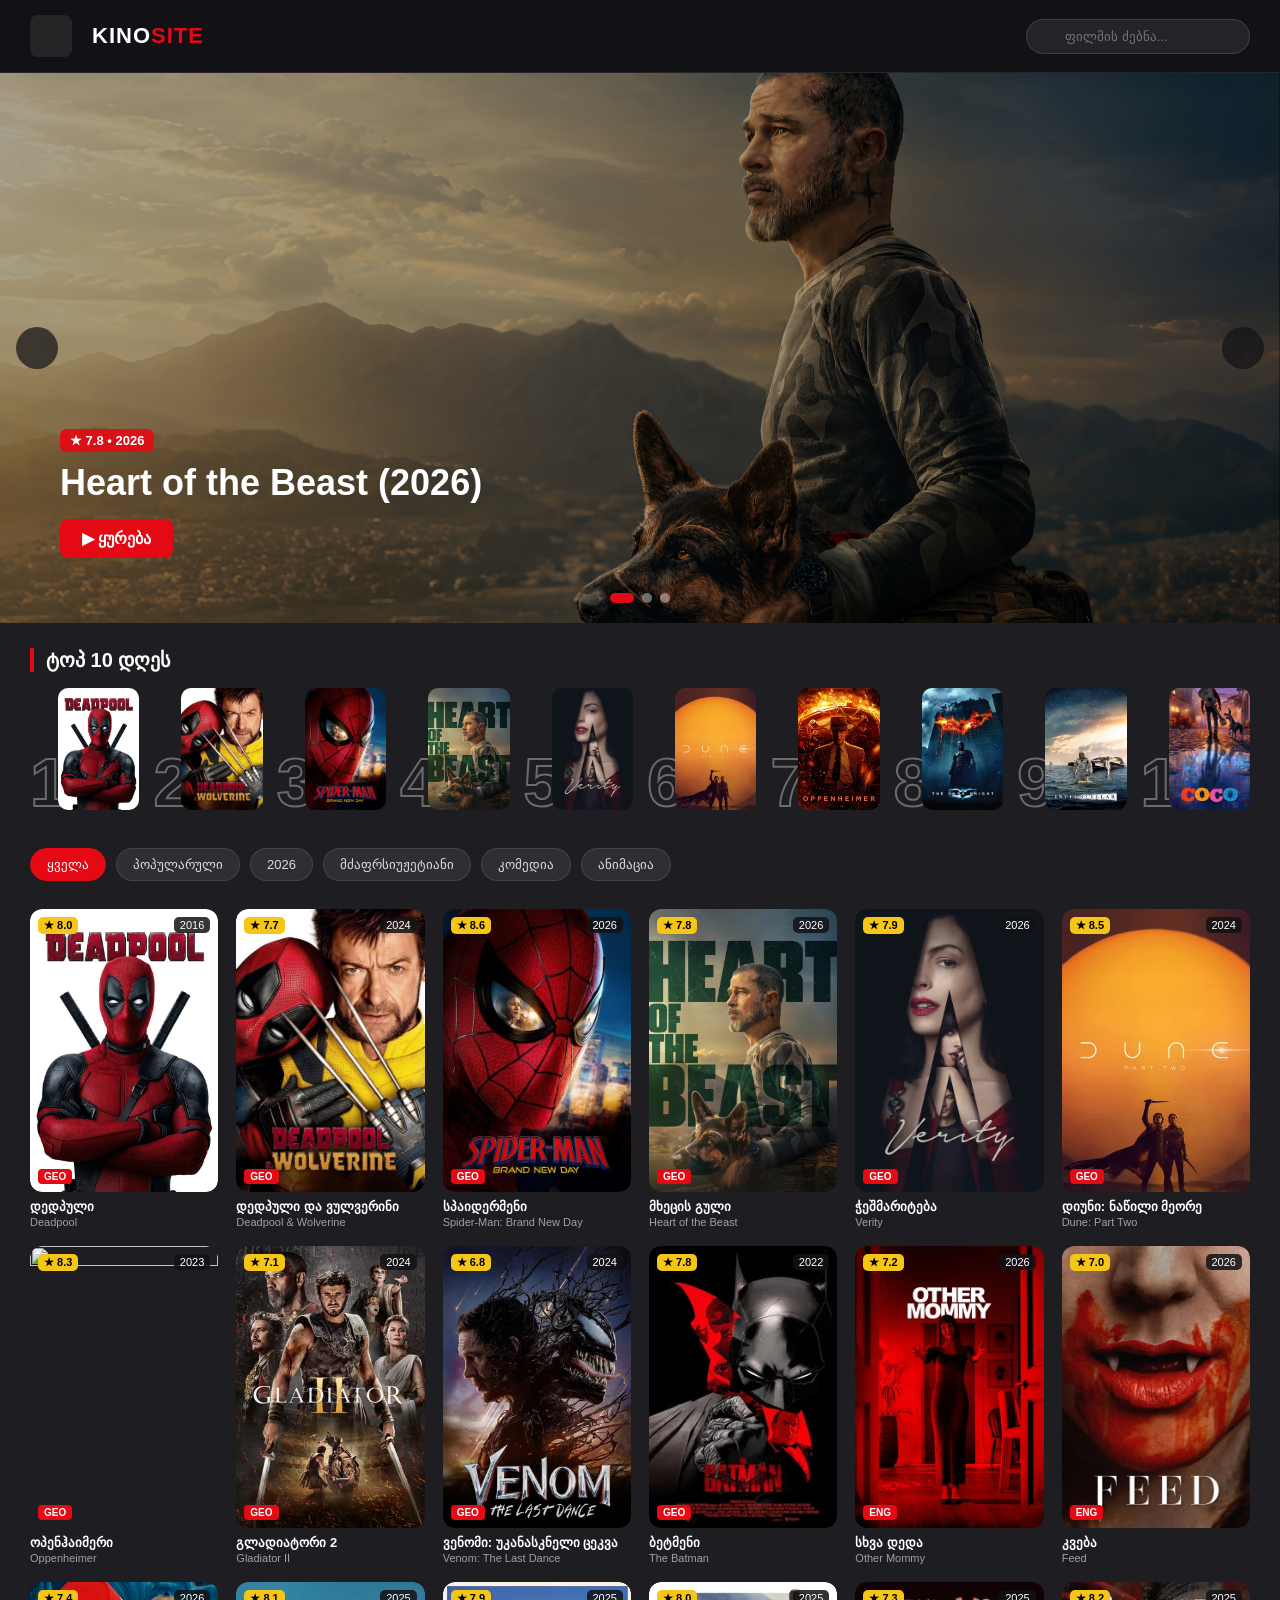
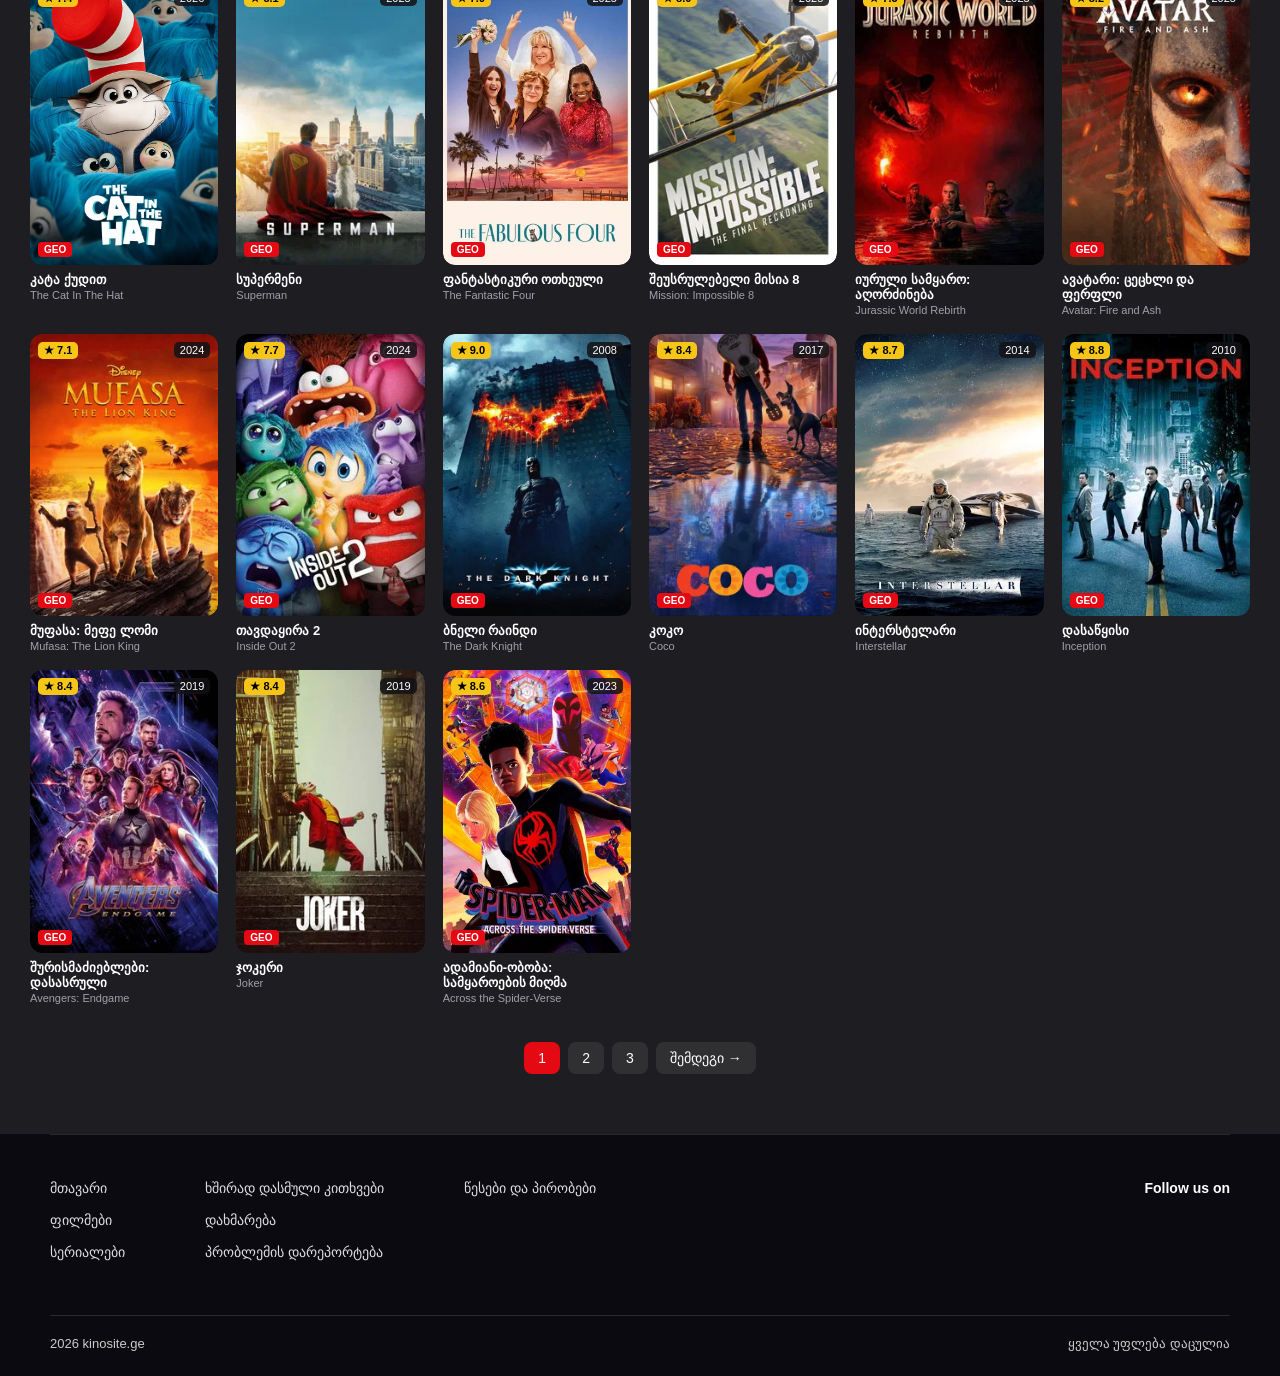
==== commit 96be8a64: "correction1" ====
--- a/index.html
+++ b/index.html
@@ -136,7 +136,7 @@
                 </a>
                 <a href="deadpoolmovie.html" class="top-kino">
                     <span class="cifri">7</span>
-                    <img src="movies/oppenheimer.webp" alt="">
+                    <img src="movies/Oppenheimer.webp" alt="">
                 </a>
                 <a href="deadpoolmovie.html" class="top-kino">
                     <span class="cifri">8</span>
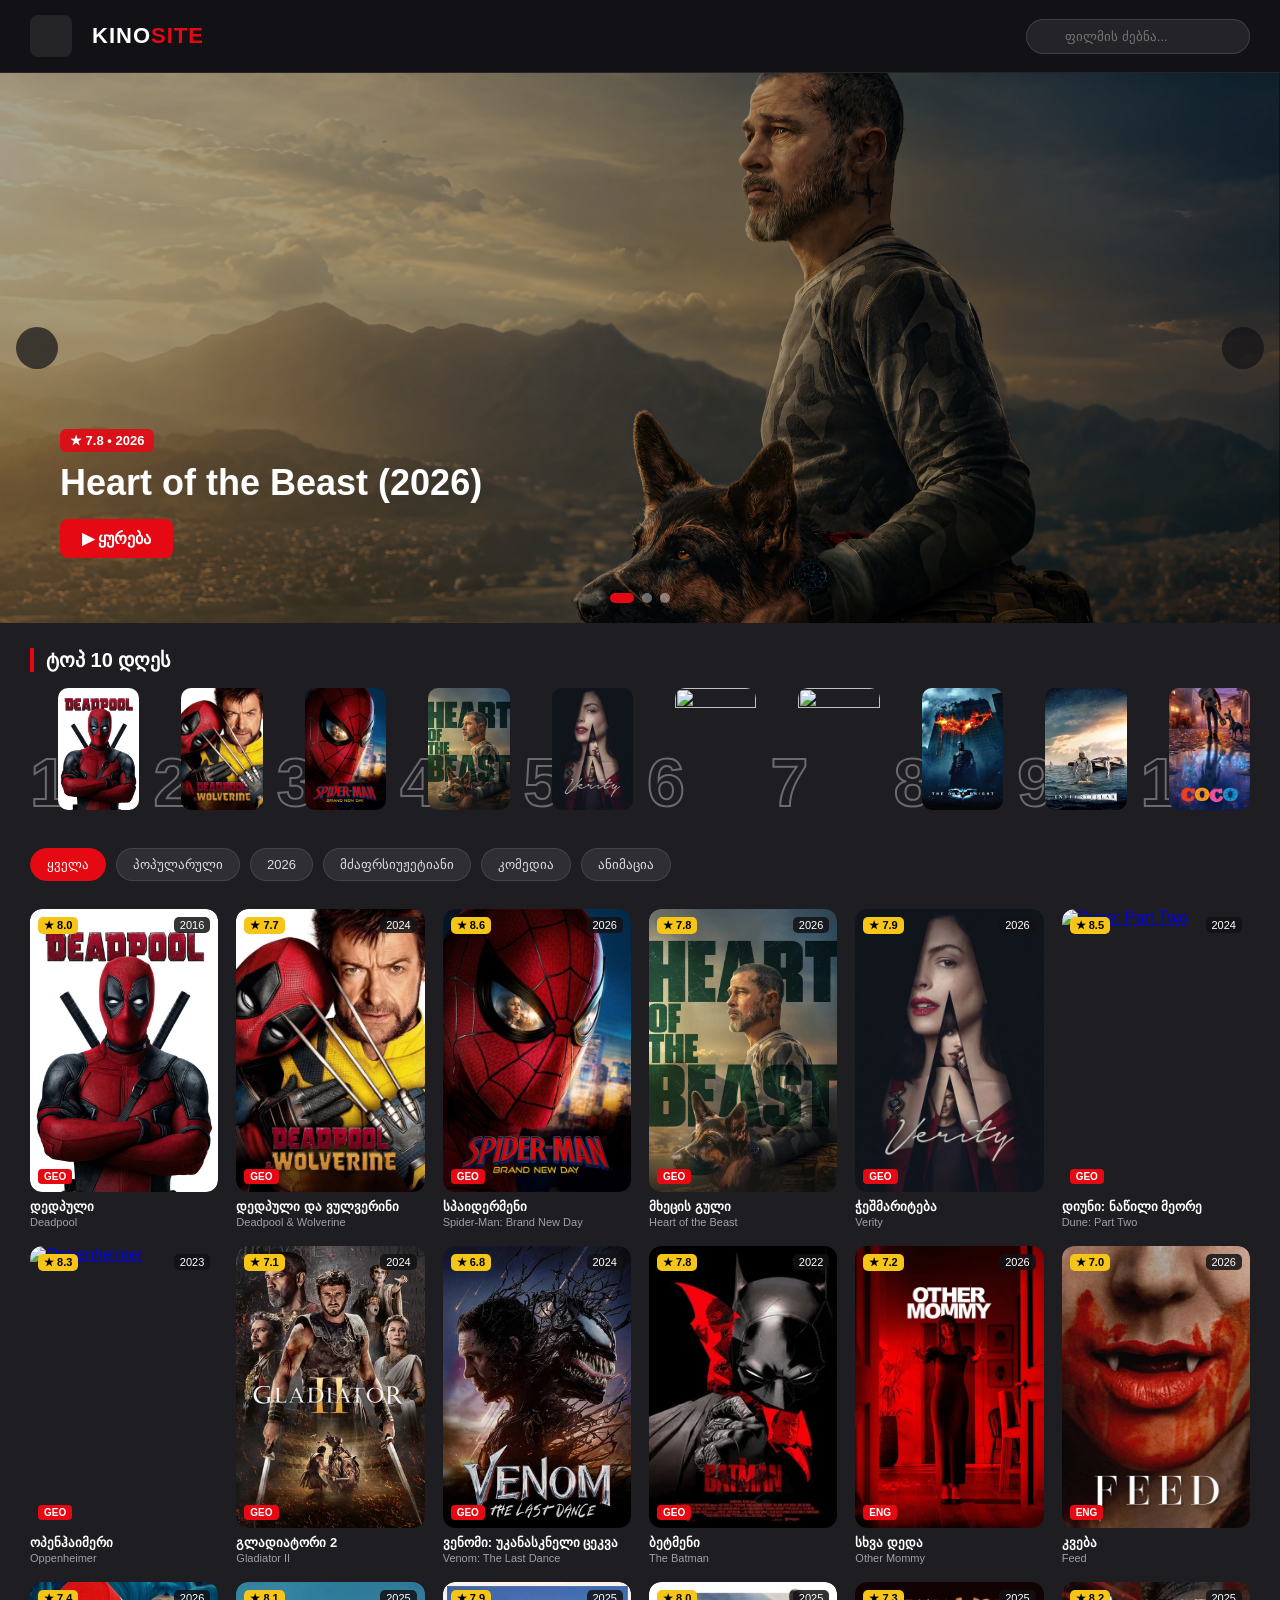
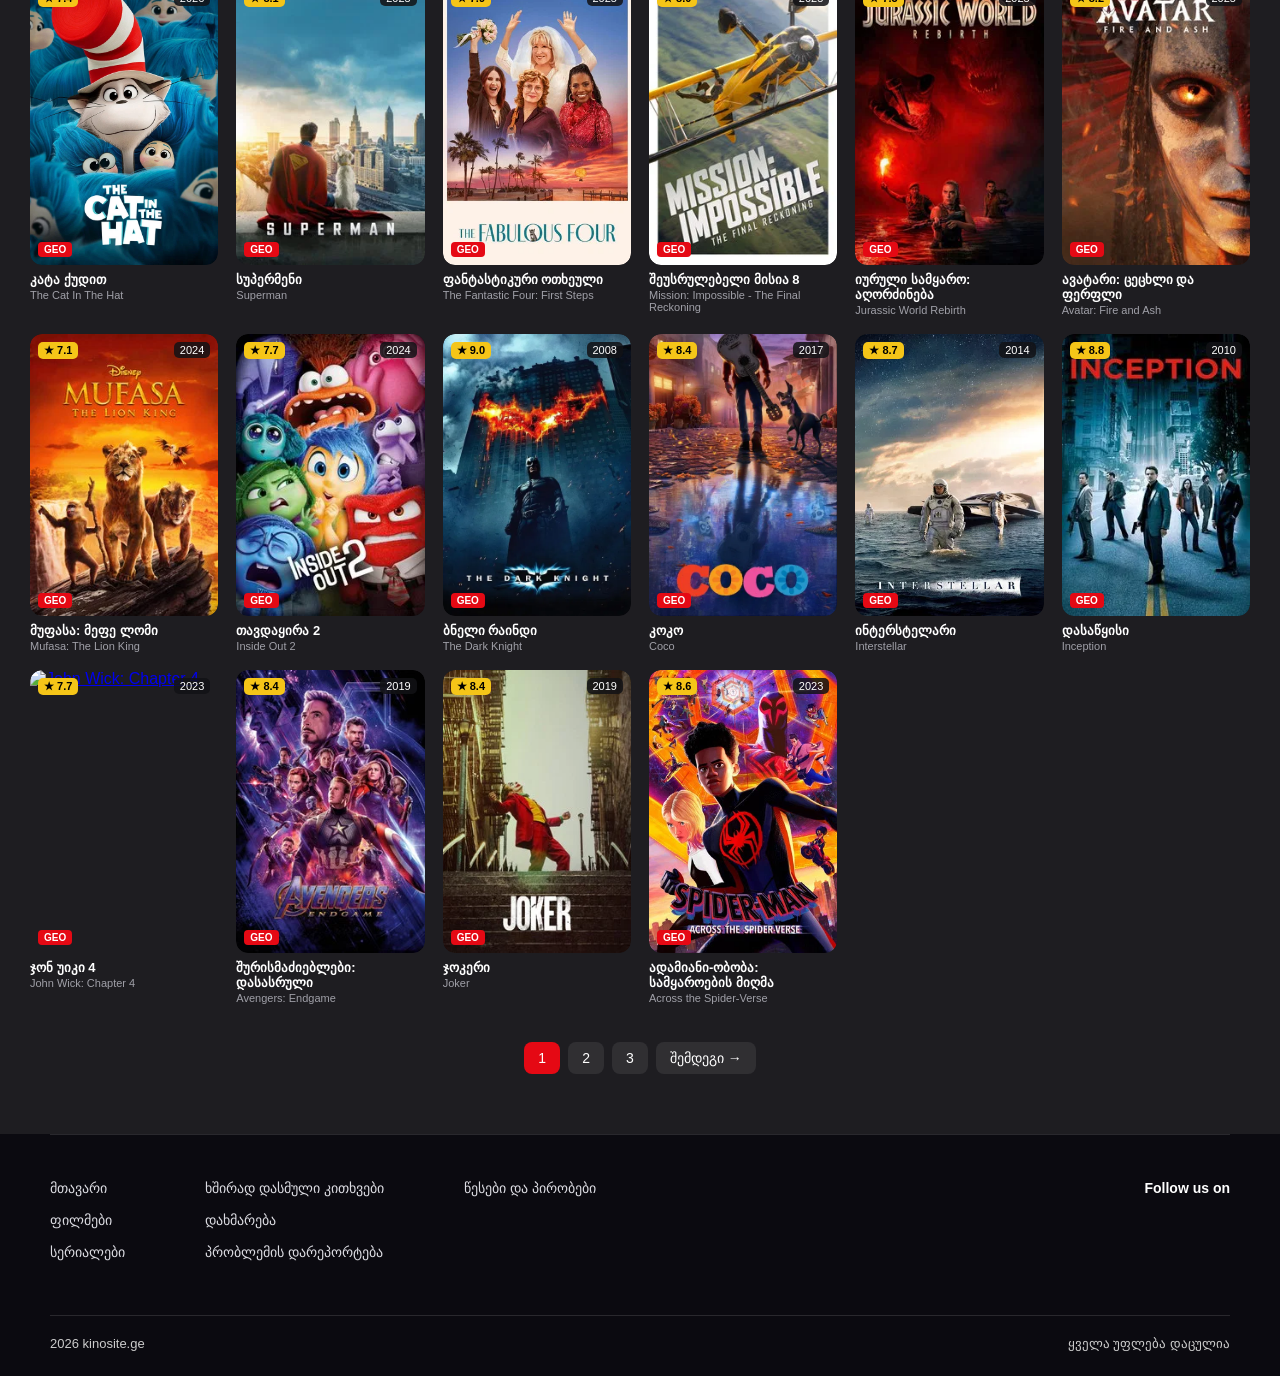
==== commit 8cce5efa: "more js" ====
--- a/index.html
+++ b/index.html
@@ -4,7 +4,7 @@
 <head>
     <meta charset="UTF-8">
     <meta name="viewport" content="width=device-width, initial-scale=1.0">
-    <title>KINOSITE-ფილმები და სერიალები ქართულად</title>
+    <title>KINOSITE - ფილმები და სერიალები ქართულად</title>
     <link rel="shortcut icon" href="image_2026-11-12_034039903-removebg-preview.png" type="image/x-icon">
     <link rel="stylesheet" href="https://cdnjs.cloudflare.com/ajax/libs/font-awesome/7.3.1/css/all.css"
         integrity="sha512-x9WwyMYBnlXMNQ6kQ/Lyzu1NqIhLQKL5Oq6xByfXuRj7s9CskyCbLv/1IjqzJmXwFXWr0ov6jBV7Qbc0hh9nHg=="
@@ -24,10 +24,10 @@
             <a href="index.html" class="logo">KINO<span>SITE</span></a>
             <nav class="dropdown-sidebar">
                 <ul>
-                    <li><a href="#"><i class="fa-solid fa-tv"></i> სერიალები</a></li>
+                    <li><a href="index.html"><i class="fa-solid fa-tv"></i> სერიალები</a></li>
                     <li><a href="kinoebi.html"><i class="fa-solid fa-film"></i> ფილმები</a></li>
-                    <li><a href="#"><i class="fa-solid fa-dragon"></i> ანიმეები</a></li>
-                    <li><a href="#"><i class="fa-solid fa-wand-magic-sparkles"></i> ანიმაციები</a></li>
+                    <li><a href="index.html"><i class="fa-solid fa-dragon"></i> ანიმეები</a></li>
+                    <li><a href="index.html"><i class="fa-solid fa-wand-magic-sparkles"></i> ანიმაციები</a></li>
 
                     <li class="genre-item">
                         <input type="checkbox" id="genre-toggle" class="toggle-checkbox">
@@ -71,7 +71,7 @@
                 <div class="slide-text">
                     <span class="reitingi">★ 7.8 • 2026</span>
                     <h2>Heart of the Beast (2026)</h2>
-                    <a href="deadpoolmovie.html" class="watch-btn">▶ ყურება</a>
+                    <a href="deadpoolmovie.html?id=heart-of-the-beast" class="watch-btn">▶ ყურება</a>
                 </div>
             </div>
 
@@ -80,7 +80,7 @@
                 <div class="slide-text">
                     <span class="reitingi">★ 8.6 • 2026</span>
                     <h2>Spider-Man: Brand New Day (2026)</h2>
-                    <a href="deadpoolmovie.html" class="watch-btn">▶ ყურება</a>
+                    <a href="deadpoolmovie.html?id=spiderman-2026" class="watch-btn">▶ ყურება</a>
                 </div>
             </div>
 
@@ -89,7 +89,7 @@
                 <div class="slide-text">
                     <span class="reitingi">★ 7.9 • 2026</span>
                     <h2>Verity (2026)</h2>
-                    <a href="deadpoolmovie.html" class="watch-btn">▶ ყურება</a>
+                    <a href="deadpoolmovie.html?id=verity" class="watch-btn">▶ ყურება</a>
                 </div>
             </div>
         </div>
@@ -110,43 +110,43 @@
                 <h2>ტოპ 10 დღეს</h2>
             </div>
             <div class="ateulis-xazi">
-                <a href="deadpoolmovie.html" class="top-kino">
+                <a href="deadpoolmovie.html?id=deadpool" class="top-kino">
                     <span class="cifri">1</span>
-                    <img src="moviepage/3E53WEZJqP6aM84D8CckXx4pIHw.webp" alt="">
-                </a>
-                <a href="deadpoolmovie.html" class="top-kino">
+                    <img src="deadpool/moviepage/3E53WEZJqP6aM84D8CckXx4pIHw.webp" alt="">
+                </a>
+                <a href="deadpoolmovie.html?id=deadpool-wolverine" class="top-kino">
                     <span class="cifri">2</span>
                     <img src="movies/Deadpool & Wolverine.webp" alt="">
                 </a>
-                <a href="deadpoolmovie.html" class="top-kino">
+                <a href="deadpoolmovie.html?id=spiderman-2026" class="top-kino">
                     <span class="cifri">3</span>
                     <img src="movies/spiderman.webp" alt="">
                 </a>
-                <a href="deadpoolmovie.html" class="top-kino">
+                <a href="deadpoolmovie.html?id=heart-of-the-beast" class="top-kino">
                     <span class="cifri">4</span>
                     <img src="movies/Heart of the Beast .webp" alt="">
                 </a>
-                <a href="deadpoolmovie.html" class="top-kino">
+                <a href="deadpoolmovie.html?id=verity" class="top-kino">
                     <span class="cifri">5</span>
                     <img src="movies/verity.webp" alt="">
                 </a>
-                <a href="deadpoolmovie.html" class="top-kino">
+                <a href="deadpoolmovie.html?id=dune-2" class="top-kino">
                     <span class="cifri">6</span>
-                    <img src="movies/Dune Part Two.webp" alt="">
-                </a>
-                <a href="deadpoolmovie.html" class="top-kino">
+                    <img src="movies/dune2.webp" alt="">
+                </a>
+                <a href="deadpoolmovie.html?id=oppenheimer" class="top-kino">
                     <span class="cifri">7</span>
-                    <img src="movies/Oppenheimer.webp" alt="">
-                </a>
-                <a href="deadpoolmovie.html" class="top-kino">
+                    <img src="movies/oppenheimer.webp" alt="">
+                </a>
+                <a href="deadpoolmovie.html?id=the-dark-knight" class="top-kino">
                     <span class="cifri">8</span>
                     <img src="movies/the dark knight.webp" alt="">
                 </a>
-                <a href="deadpoolmovie.html" class="top-kino">
+                <a href="deadpoolmovie.html?id=interstellar" class="top-kino">
                     <span class="cifri">9</span>
                     <img src="movies/interstellar.webp" alt="">
                 </a>
-                <a href="deadpoolmovie.html" class="top-kino">
+                <a href="deadpoolmovie.html?id=coco" class="top-kino">
                     <span class="cifri">10</span>
                     <img src="movies/coco.webp" alt="">
                 </a>
@@ -162,441 +162,8 @@
             <button type="button" class="filtri-btn" data-filter="animation">ანიმაცია</button>
         </div>
 
-        <div class="card" id="movieGrid">
-            <div class="kino" data-category="popular 2026 action comedy">
-                <div class="img">
-                    <span class="qula">★ 8.0</span>
-                    <span class="weli">2016</span>
-                    <span class="ena">GEO</span>
-                    <a href="deadpoolmovie.html">
-                        <img src="moviepage/3E53WEZJqP6aM84D8CckXx4pIHw.webp" alt="">
-                        <div class="chartva"><i class="fa-solid fa-play"></i></div>
-                    </a>
-                </div>
-                <div class="title">
-                    <p>დედპული </p>
-                    <p>Deadpool</p>
-                </div>
-            </div>
-
-            <div class="kino" data-category="popular action comedy">
-                <div class="img">
-                    <span class="qula">★ 7.7</span>
-                    <span class="weli">2024</span>
-                    <span class="ena">GEO</span>
-                    <a href="deadpoolmovie.html">
-                        <img src="movies/Deadpool & Wolverine.webp" alt="">
-                        <div class="chartva"><i class="fa-solid fa-play"></i></div>
-                    </a>
-                </div>
-                <div class="title">
-                    <p>დედპული და ვულვერინი</p>
-                    <p>Deadpool & Wolverine</p>
-                </div>
-            </div>
-
-            <div class="kino" data-category="popular 2026 action">
-                <div class="img">
-                    <span class="qula">★ 8.6</span>
-                    <span class="weli">2026</span>
-                    <span class="ena">GEO</span>
-                    <a href="deadpoolmovie.html">
-                        <img src="movies/spiderman.webp" alt="">
-                        <div class="chartva"><i class="fa-solid fa-play"></i></div>
-                    </a>
-                </div>
-                <div class="title">
-                    <p>სპაიდერმენი</p>
-                    <p>Spider-Man: Brand New Day</p>
-                </div>
-            </div>
-
-            <div class="kino" data-category="2026 action">
-                <div class="img">
-                    <span class="qula">★ 7.8</span>
-                    <span class="weli">2026</span>
-                    <span class="ena">GEO</span>
-                    <a href="deadpoolmovie.html">
-                        <img src="movies/Heart of the Beast .webp" alt="">
-                        <div class="chartva"><i class="fa-solid fa-play"></i></div>
-                    </a>
-                </div>
-                <div class="title">
-                    <p>მხეცის გული</p>
-                    <p>Heart of the Beast</p>
-                </div>
-            </div>
-
-            <div class="kino" data-category="popular 2026">
-                <div class="img">
-                    <span class="qula">★ 7.9</span>
-                    <span class="weli">2026</span>
-                    <span class="ena">GEO</span>
-                    <a href="deadpoolmovie.html">
-                        <img src="movies/verity.webp" alt="">
-                        <div class="chartva"><i class="fa-solid fa-play"></i></div>
-                    </a>
-                </div>
-                <div class="title">
-                    <p>ჭეშმარიტება</p>
-                    <p>Verity</p>
-                </div>
-            </div>
-
-            <div class="kino" data-category="popular action">
-                <div class="img">
-                    <span class="qula">★ 8.5</span>
-                    <span class="weli">2024</span>
-                    <span class="ena">GEO</span>
-                    <a href="deadpoolmovie.html">
-                        <img src="movies/Dune Part Two.webp" alt="">
-                        <div class="chartva"><i class="fa-solid fa-play"></i></div>
-                    </a>
-                </div>
-                <div class="title">
-                    <p>დიუნი: ნაწილი მეორე</p>
-                    <p>Dune: Part Two</p>
-                </div>
-            </div>
-
-            <div class="kino" data-category="popular">
-                <div class="img">
-                    <span class="qula">★ 8.3</span>
-                    <span class="weli">2023</span>
-                    <span class="ena">GEO</span>
-                    <a href="deadpoolmovie.html">
-                        <img src="movies/oppenheimer.webp" alt="">
-                        <div class="chartva"><i class="fa-solid fa-play"></i></div>
-                    </a>
-                </div>
-                <div class="title">
-                    <p>ოპენჰაიმერი</p>
-                    <p>Oppenheimer</p>
-                </div>
-            </div>
-
-            <div class="kino" data-category="action">
-                <div class="img">
-                    <span class="qula">★ 7.1</span>
-                    <span class="weli">2024</span>
-                    <span class="ena">GEO</span>
-                    <a href="deadpoolmovie.html">
-                        <img src="movies/gladiator2.webp" alt="">
-                        <div class="chartva"><i class="fa-solid fa-play"></i></div>
-                    </a>
-                </div>
-                <div class="title">
-                    <p>გლადიატორი 2</p>
-                    <p>Gladiator II</p>
-                </div>
-            </div>
-
-            <div class="kino" data-category="action comedy">
-                <div class="img">
-                    <span class="qula">★ 6.8</span>
-                    <span class="weli">2024</span>
-                    <span class="ena">GEO</span>
-                    <a href="deadpoolmovie.html">
-                        <img src="movies/venom3.webp" alt="">
-                        <div class="chartva"><i class="fa-solid fa-play"></i></div>
-                    </a>
-                </div>
-                <div class="title">
-                    <p>ვენომი: უკანასკნელი ცეკვა</p>
-                    <p>Venom: The Last Dance</p>
-                </div>
-            </div>
-
-            <div class="kino" data-category="popular action">
-                <div class="img">
-                    <span class="qula">★ 7.8</span>
-                    <span class="weli">2022</span>
-                    <span class="ena">GEO</span>
-                    <a href="deadpoolmovie.html">
-                        <img src="movies/batman.webp" alt="">
-                        <div class="chartva"><i class="fa-solid fa-play"></i></div>
-                    </a>
-                </div>
-                <div class="title">
-                    <p>ბეტმენი</p>
-                    <p>The Batman</p>
-                </div>
-            </div>
-
-            <div class="kino" data-category="2026">
-                <div class="img">
-                    <span class="qula">★ 7.2</span>
-                    <span class="weli">2026</span>
-                    <span class="ena">ENG</span>
-                    <a href="deadpoolmovie.html">
-                        <img src="movies/other mommy.webp" alt="">
-                        <div class="chartva"><i class="fa-solid fa-play"></i></div>
-                    </a>
-                </div>
-                <div class="title">
-                    <p>სხვა დედა</p>
-                    <p>Other Mommy</p>
-                </div>
-            </div>
-
-            <div class="kino" data-category="2026">
-                <div class="img">
-                    <span class="qula">★ 7.0</span>
-                    <span class="weli">2026</span>
-                    <span class="ena">ENG</span>
-                    <a href="deadpoolmovie.html">
-                        <img src="movies/Feed.webp" alt="">
-                        <div class="chartva"><i class="fa-solid fa-play"></i></div>
-                    </a>
-                </div>
-                <div class="title">
-                    <p>კვება</p>
-                    <p>Feed</p>
-                </div>
-            </div>
-
-            <div class="kino" data-category="2026 comedy animation">
-                <div class="img">
-                    <span class="qula">★ 7.4</span>
-                    <span class="weli">2026</span>
-                    <span class="ena">GEO</span>
-                    <a href="deadpoolmovie.html">
-                        <img src="movies/the cat in the hat.webp" alt="">
-                        <div class="chartva"><i class="fa-solid fa-play"></i></div>
-                    </a>
-                </div>
-                <div class="title">
-                    <p>კატა ქუდით</p>
-                    <p>The Cat In The Hat</p>
-                </div>
-            </div>
-
-            <div class="kino" data-category="popular action">
-                <div class="img">
-                    <span class="qula">★ 8.1</span>
-                    <span class="weli">2025</span>
-                    <span class="ena">GEO</span>
-                    <a href="deadpoolmovie.html">
-                        <img src="movies/superman.webp" alt="">
-                        <div class="chartva"><i class="fa-solid fa-play"></i></div>
-                    </a>
-                </div>
-                <div class="title">
-                    <p>სუპერმენი</p>
-                    <p>Superman</p>
-                </div>
-            </div>
-
-            <div class="kino" data-category="popular action">
-                <div class="img">
-                    <span class="qula">★ 7.9</span>
-                    <span class="weli">2025</span>
-                    <span class="ena">GEO</span>
-                    <a href="deadpoolmovie.html">
-                        <img src="movies/fantastic4.webp" alt="">
-                        <div class="chartva"><i class="fa-solid fa-play"></i></div>
-                    </a>
-                </div>
-                <div class="title">
-                    <p>ფანტასტიკური ოთხეული</p>
-                    <p>The Fantastic Four</p>
-                </div>
-            </div>
-
-            <div class="kino" data-category="action">
-                <div class="img">
-                    <span class="qula">★ 8.0</span>
-                    <span class="weli">2025</span>
-                    <span class="ena">GEO</span>
-                    <a href="deadpoolmovie.html">
-                        <img src="movies/mission8.webp" alt="">
-                        <div class="chartva"><i class="fa-solid fa-play"></i></div>
-                    </a>
-                </div>
-                <div class="title">
-                    <p>შეუსრულებელი მისია 8</p>
-                    <p>Mission: Impossible 8</p>
-                </div>
-            </div>
-
-            <div class="kino" data-category="action">
-                <div class="img">
-                    <span class="qula">★ 7.3</span>
-                    <span class="weli">2025</span>
-                    <span class="ena">GEO</span>
-                    <a href="deadpoolmovie.html">
-                        <img src="movies/jurassic.webp" alt="">
-                        <div class="chartva"><i class="fa-solid fa-play"></i></div>
-                    </a>
-                </div>
-                <div class="title">
-                    <p>იურული სამყარო: აღორძინება</p>
-                    <p>Jurassic World Rebirth</p>
-                </div>
-            </div>
-
-            <div class="kino" data-category="popular action">
-                <div class="img">
-                    <span class="qula">★ 8.2</span>
-                    <span class="weli">2025</span>
-                    <span class="ena">GEO</span>
-                    <a href="deadpoolmovie.html">
-                        <img src="movies/avatar3.webp" alt="">
-                        <div class="chartva"><i class="fa-solid fa-play"></i></div>
-                    </a>
-                </div>
-                <div class="title">
-                    <p>ავატარი: ცეცხლი და ფერფლი</p>
-                    <p>Avatar: Fire and Ash</p>
-                </div>
-            </div>
-
-            <div class="kino" data-category="animation">
-                <div class="img">
-                    <span class="qula">★ 7.1</span>
-                    <span class="weli">2024</span>
-                    <span class="ena">GEO</span>
-                    <a href="deadpoolmovie.html">
-                        <img src="movies/mufasa.webp" alt="">
-                        <div class="chartva"><i class="fa-solid fa-play"></i></div>
-                    </a>
-                </div>
-                <div class="title">
-                    <p>მუფასა: მეფე ლომი</p>
-                    <p>Mufasa: The Lion King</p>
-                </div>
-            </div>
-
-            <div class="kino" data-category="popular comedy animation">
-                <div class="img">
-                    <span class="qula">★ 7.7</span>
-                    <span class="weli">2024</span>
-                    <span class="ena">GEO</span>
-                    <a href="deadpoolmovie.html">
-                        <img src="movies/insideout2.webp" alt="">
-                        <div class="chartva"><i class="fa-solid fa-play"></i></div>
-                    </a>
-                </div>
-                <div class="title">
-                    <p>თავდაყირა 2</p>
-                    <p>Inside Out 2</p>
-                </div>
-            </div>
-
-            <div class="kino" data-category="popular action">
-                <div class="img">
-                    <span class="qula">★ 9.0</span>
-                    <span class="weli">2008</span>
-                    <span class="ena">GEO</span>
-                    <a href="deadpoolmovie.html">
-                        <img src="movies/the dark knight.webp" alt="">
-                        <div class="chartva"><i class="fa-solid fa-play"></i></div>
-                    </a>
-                </div>
-                <div class="title">
-                    <p>ბნელი რაინდი</p>
-                    <p>The Dark Knight</p>
-                </div>
-            </div>
-
-            <div class="kino" data-category="popular comedy animation">
-                <div class="img">
-                    <span class="qula">★ 8.4</span>
-                    <span class="weli">2017</span>
-                    <span class="ena">GEO</span>
-                    <a href="deadpoolmovie.html">
-                        <img src="movies/coco.webp" alt="">
-                        <div class="chartva"><i class="fa-solid fa-play"></i></div>
-                    </a>
-                </div>
-                <div class="title">
-                    <p>კოკო</p>
-                    <p>Coco</p>
-                </div>
-            </div>
-
-            <div class="kino" data-category="popular">
-                <div class="img">
-                    <span class="qula">★ 8.7</span>
-                    <span class="weli">2014</span>
-                    <span class="ena">GEO</span>
-                    <a href="deadpoolmovie.html">
-                        <img src="movies/interstellar.webp" alt="">
-                        <div class="chartva"><i class="fa-solid fa-play"></i></div>
-                    </a>
-                </div>
-                <div class="title">
-                    <p>ინტერსტელარი</p>
-                    <p>Interstellar</p>
-                </div>
-            </div>
-
-            <div class="kino" data-category="popular action">
-                <div class="img">
-                    <span class="qula">★ 8.8</span>
-                    <span class="weli">2010</span>
-                    <span class="ena">GEO</span>
-                    <a href="deadpoolmovie.html">
-                        <img src="movies/inception.webp" alt="">
-                        <div class="chartva"><i class="fa-solid fa-play"></i></div>
-                    </a>
-                </div>
-                <div class="title">
-                    <p>დასაწყისი</p>
-                    <p>Inception</p>
-                </div>
-            </div>
-
-           
-
-            <div class="kino" data-category="popular action">
-                <div class="img">
-                    <span class="qula">★ 8.4</span>
-                    <span class="weli">2019</span>
-                    <span class="ena">GEO</span>
-                    <a href="deadpoolmovie.html">
-                        <img src="movies/avengers.webp" alt="">
-                        <div class="chartva"><i class="fa-solid fa-play"></i></div>
-                    </a>
-                </div>
-                <div class="title">
-                    <p>შურისმაძიებლები: დასასრული</p>
-                    <p>Avengers: Endgame</p>
-                </div>
-            </div>
-
-            <div class="kino" data-category="popular">
-                <div class="img">
-                    <span class="qula">★ 8.4</span>
-                    <span class="weli">2019</span>
-                    <span class="ena">GEO</span>
-                    <a href="deadpoolmovie.html">
-                        <img src="movies/joker.webp" alt="">
-                        <div class="chartva"><i class="fa-solid fa-play"></i></div>
-                    </a>
-                </div>
-                <div class="title">
-                    <p>ჯოკერი</p>
-                    <p>Joker</p>
-                </div>
-            </div>
-
-            <div class="kino" data-category="popular action animation">
-                <div class="img">
-                    <span class="qula">★ 8.6</span>
-                    <span class="weli">2023</span>
-                    <span class="ena">GEO</span>
-                    <a href="deadpoolmovie.html">
-                        <img src="movies/spiderverse.webp" alt="">
-                        <div class="chartva"><i class="fa-solid fa-play"></i></div>
-                    </a>
-                </div>
-                <div class="title">
-                    <p>ადამიანი-ობობა: სამყაროების მიღმა</p>
-                    <p>Across the Spider-Verse</p>
-                </div>
-            </div>
-        </div>
+        <!-- აქ ავტომატურად ჩაიხატება ფილმები movies-data.js-დან -->
+        <div class="card" id="movieGrid"></div>
 
         <p class="ver-moidzebna" id="noResults">ფილმი ვერ მოიძებნა</p>
 
@@ -648,6 +215,7 @@
         </div>
     </footer>
 
+    <script src="movies-data.js"></script>
     <script src="script.js"></script>
 </body>
 
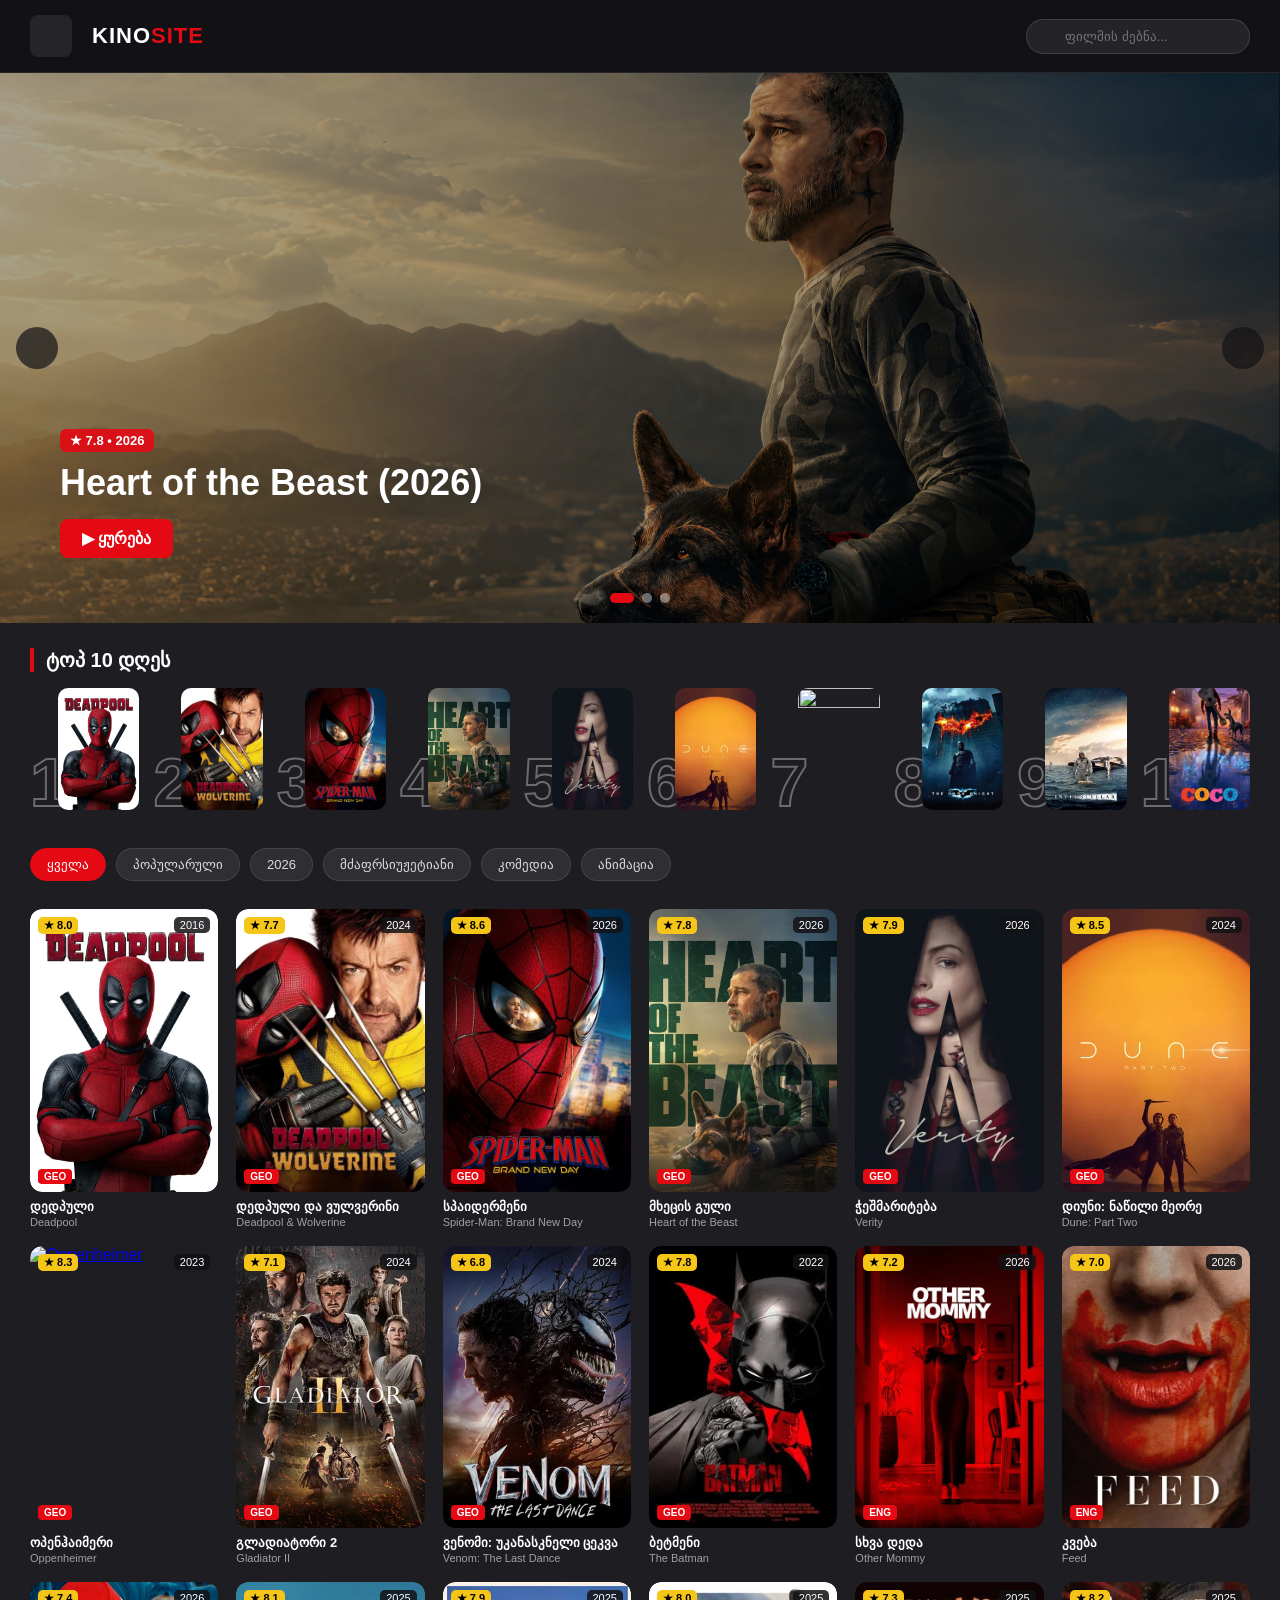
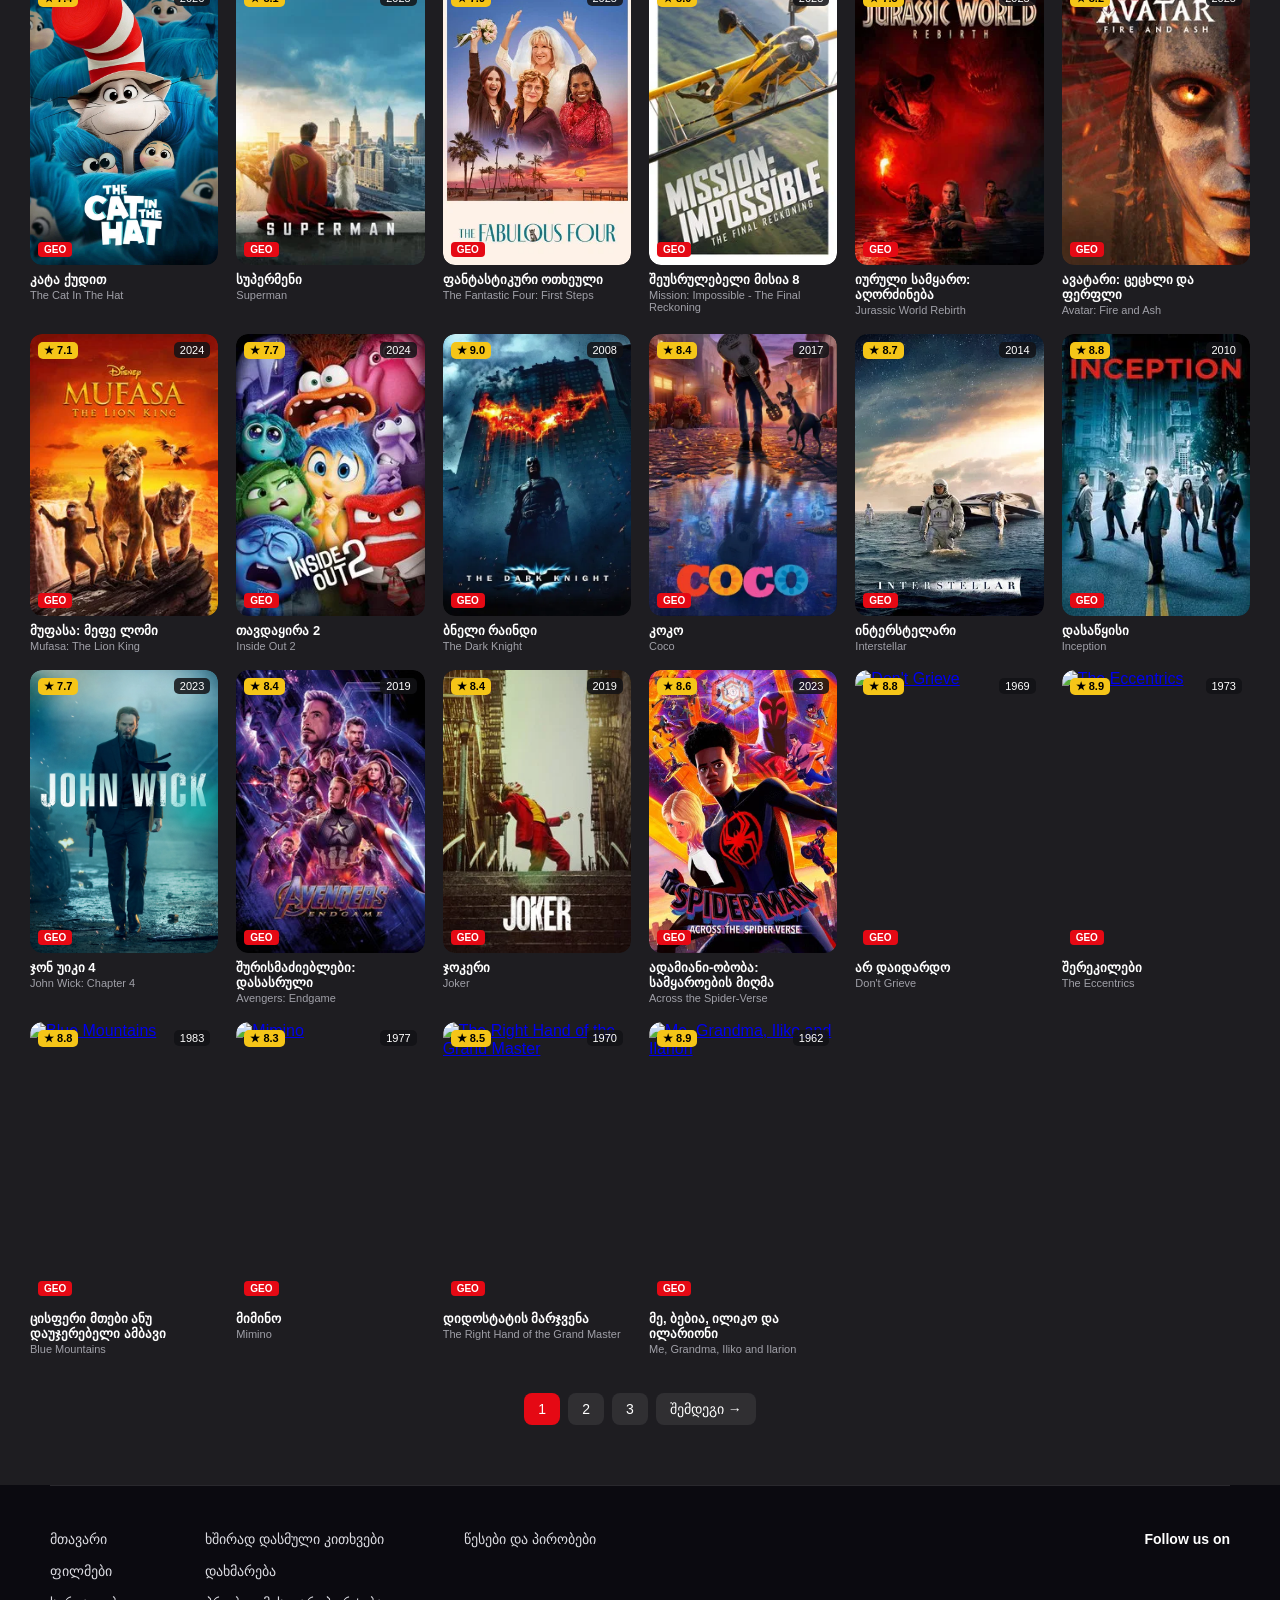
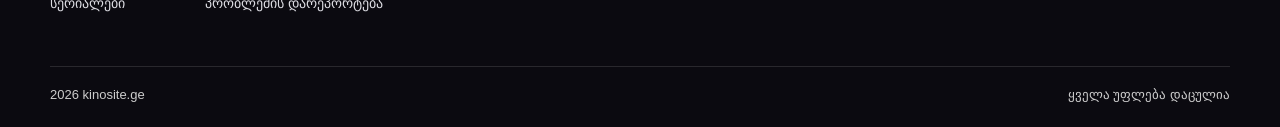
==== commit 42b1f927: "moree" ====
--- a/index.html
+++ b/index.html
@@ -9,6 +9,7 @@
     <link rel="stylesheet" href="https://cdnjs.cloudflare.com/ajax/libs/font-awesome/7.3.1/css/all.css"
         integrity="sha512-x9WwyMYBnlXMNQ6kQ/Lyzu1NqIhLQKL5Oq6xByfXuRj7s9CskyCbLv/1IjqzJmXwFXWr0ov6jBV7Qbc0hh9nHg=="
         crossorigin="anonymous" referrerpolicy="no-referrer">
+        <link rel="stylesheet" href="mtavari.css">
     <link rel="stylesheet" href="style.css">
 </head>
 
@@ -112,7 +113,7 @@
             <div class="ateulis-xazi">
                 <a href="deadpoolmovie.html?id=deadpool" class="top-kino">
                     <span class="cifri">1</span>
-                    <img src="deadpool/moviepage/3E53WEZJqP6aM84D8CckXx4pIHw.webp" alt="">
+                    <img src=" moviepage/3E53WEZJqP6aM84D8CckXx4pIHw.webp" alt="">
                 </a>
                 <a href="deadpoolmovie.html?id=deadpool-wolverine" class="top-kino">
                     <span class="cifri">2</span>
@@ -132,7 +133,7 @@
                 </a>
                 <a href="deadpoolmovie.html?id=dune-2" class="top-kino">
                     <span class="cifri">6</span>
-                    <img src="movies/dune2.webp" alt="">
+                    <img src="movies/Dune Part Two.webp" alt="">
                 </a>
                 <a href="deadpoolmovie.html?id=oppenheimer" class="top-kino">
                     <span class="cifri">7</span>
--- a/mtavari.css
+++ b/mtavari.css
@@ -0,0 +1,215 @@
+* {
+    margin: 0;
+    padding: 0;
+    box-sizing: border-box;
+}
+
+body {
+
+
+    overflow-x: hidden;
+    width: 100%;
+    background-color: #1E1D21;
+    font-family: Arial, Helvetica, sans-serif;
+    max-width: 100%;
+}
+
+
+
+.toggle-checkbox {
+    display: none;
+}
+
+.navbar {
+    position: sticky;
+    top: 0;
+    z-index: 1000;
+    display: flex;
+    justify-content: space-between;
+    align-items: center;
+    padding: 15px 30px;
+    background: rgba(18, 18, 22, 0.92);
+    backdrop-filter: blur(8px);
+    border-bottom: 1px solid rgba(255, 255, 255, 0.08);
+}
+
+.nav-left {
+    display: flex;
+    align-items: center;
+    gap: 20px;
+    position: relative;
+}
+
+/* ბარის ღილაკი */
+.menu-btn {
+    background: rgba(255, 255, 255, 0.08);
+    color: #fff;
+    font-size: 20px;
+    width: 42px;
+    height: 42px;
+    border-radius: 8px;
+    cursor: pointer;
+    display: flex;
+    align-items: center;
+    justify-content: center;
+    transition: 0.25s;
+    user-select: none;
+}
+
+.menu-btn:hover {
+    background: #e50914;
+}
+
+.logo {
+    color: #fff;
+    font-size: 22px;
+    font-weight: bold;
+    text-decoration: none;
+    letter-spacing: 1px;
+}
+
+.logo span {
+    color: #e50914;
+}
+
+.dropdown-sidebar {
+    position: absolute;
+    top: 58px;
+    left: 0;
+    width: 250px;
+    max-height: 80vh;
+    overflow-y: auto;
+    background: #18181f;
+    border: 1px solid rgba(255, 255, 255, 0.1);
+    border-radius: 10px;
+    padding: 8px 0;
+    box-shadow: 0 15px 35px rgba(0, 0, 0, 0.65);
+
+    opacity: 0;
+    visibility: hidden;
+    transform: translateY(-10px);
+    transition: all 0.25s ease;
+}
+
+#menu-toggle:checked~.dropdown-sidebar {
+    opacity: 1;
+    visibility: visible;
+    transform: translateY(0);
+}
+
+#menu-toggle:checked+.menu-btn {
+    background: #e50914;
+}
+
+.dropdown-sidebar::-webkit-scrollbar {
+    width: 5px;
+}
+
+.dropdown-sidebar::-webkit-scrollbar-thumb {
+    background: #e50914;
+    border-radius: 5px;
+}
+
+.dropdown-sidebar ul {
+    list-style: none;
+    margin: 0;
+    padding: 0;
+}
+
+.dropdown-sidebar ul li a,
+.genre-label {
+    display: flex;
+    align-items: center;
+    justify-content: space-between;
+    padding: 12px 20px;
+    color: #e0e0e0;
+    text-decoration: none;
+    font-size: 15px;
+    cursor: pointer;
+    transition: 0.2s;
+    user-select: none;
+}
+
+.dropdown-sidebar ul li a {
+    justify-content: flex-start;
+    gap: 12px;
+}
+
+.genre-label span {
+    display: flex;
+    align-items: center;
+    gap: 12px;
+}
+
+.dropdown-sidebar ul li a i:first-child,
+.genre-label span i {
+    width: 18px;
+    text-align: center;
+    color: #e50914;
+}
+
+.dropdown-sidebar ul li a:hover,
+.genre-label:hover {
+    background: rgba(255, 255, 255, 0.07);
+    color: #fff;
+    padding-left: 25px;
+}
+
+.arrow {
+    font-size: 12px;
+    transition: transform 0.25s ease;
+}
+
+.genre-submenu {
+    display: none;
+    background: #121217;
+    padding: 5px 0;
+    border-top: 1px solid rgba(255, 255, 255, 0.05);
+}
+
+#genre-toggle:checked~.genre-submenu {
+    display: block;
+}
+
+#genre-toggle:checked+.genre-label .arrow {
+    transform: rotate(180deg);
+}
+
+.genre-submenu li a {
+    padding: 9px 20px 9px 48px;
+    font-size: 14px;
+    color: #b0b0b0;
+}
+
+.genre-submenu li a:hover {
+    color: #e50914;
+    padding-left: 52px;
+}
+
+.search-box {
+    position: relative;
+    display: flex;
+    align-items: center;
+}
+
+.search-box i {
+    position: absolute;
+    left: 14px;
+    color: #888;
+    font-size: 14px;
+    pointer-events: none;
+}
+
+.search-input {
+    background: rgba(255, 255, 255, 0.08);
+    border: 1px solid rgba(255, 255, 255, 0.12);
+    padding: 9px 15px 9px 38px;
+    border-radius: 20px;
+    color: #fff;
+    outline: none;
+    transition: 0.25s;
+}
+
+.search-input:focus {
+    border-color: #e50914;
+}
